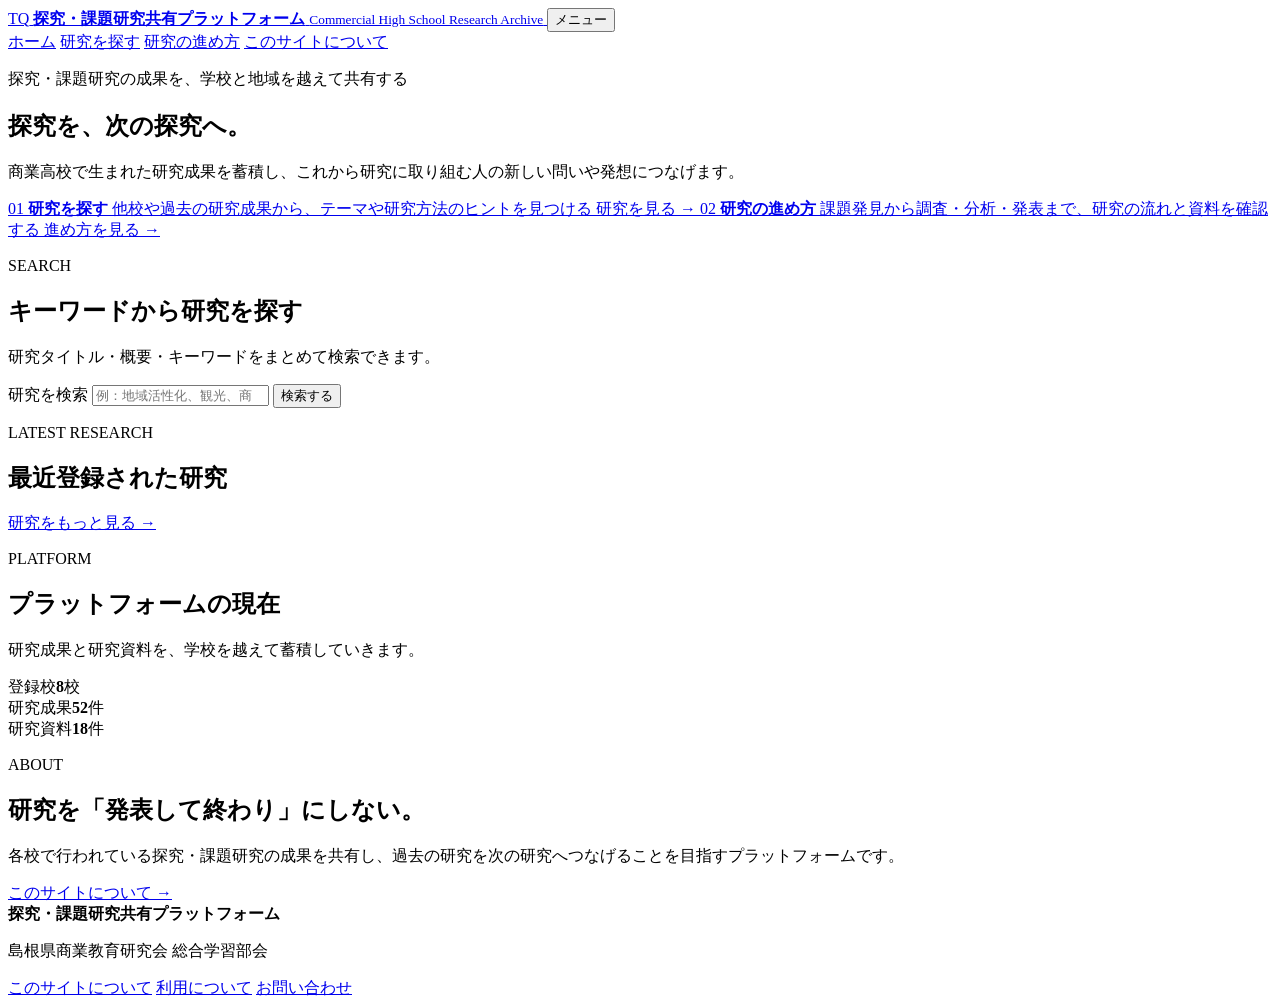
==== index.html @ 017cf1e8 "Add files via upload" ====
<!doctype html>
<html lang="ja">
<head>
  <meta charset="utf-8">
  <meta name="viewport" content="width=device-width, initial-scale=1">
  <title>探究・課題研究共有プラットフォーム</title>
  <meta name="description" content="商業高校の探究・課題研究の成果を共有し、次の研究につなげるプラットフォームです。">
  <link rel="stylesheet" href="css/style.css">
</head>
<body>
  <header class="site-header">
    <div class="header-inner">
      <a href="index.html" class="brand" aria-label="トップページへ">
        <span class="brand-mark" aria-hidden="true">TQ</span>
        <span class="brand-text">
          <strong>探究・課題研究共有プラットフォーム</strong>
          <small>Commercial High School Research Archive</small>
        </span>
      </a>

      <button class="menu-button" type="button" aria-expanded="false" aria-controls="global-nav">メニュー</button>
      <nav id="global-nav" class="global-nav" aria-label="メインナビゲーション">
        <a class="is-current" href="index.html">ホーム</a>
        <a href="research.html">研究を探す</a>
        <a href="guide.html">研究の進め方</a>
        <a href="about.html">このサイトについて</a>
      </nav>
    </div>
  </header>

  <main>
    <section class="hero">
      <div class="hero-inner">
        <p class="hero-eyebrow">探究・課題研究の成果を、学校と地域を越えて共有する</p>
        <h1>探究を、<span>次の探究へ。</span></h1>
        <p class="hero-copy">商業高校で生まれた研究成果を蓄積し、これから研究に取り組む人の新しい問いや発想につなげます。</p>

        <div class="hero-actions">
          <a class="action-card action-primary" href="research.html">
            <span class="action-number">01</span>
            <strong>研究を探す</strong>
            <span>他校や過去の研究成果から、テーマや研究方法のヒントを見つける</span>
            <span class="action-link">研究を見る →</span>
          </a>
          <a class="action-card" href="guide.html">
            <span class="action-number">02</span>
            <strong>研究の進め方</strong>
            <span>課題発見から調査・分析・発表まで、研究の流れと資料を確認する</span>
            <span class="action-link">進め方を見る →</span>
          </a>
        </div>
      </div>
    </section>

    <section class="search-section" aria-labelledby="quick-search-title">
      <div class="section-inner narrow">
        <div class="section-heading centered">
          <p class="section-kicker">SEARCH</p>
          <h2 id="quick-search-title">キーワードから研究を探す</h2>
          <p>研究タイトル・概要・キーワードをまとめて検索できます。</p>
        </div>
        <form class="quick-search" action="research.html" method="get">
          <label class="sr-only" for="q">研究を検索</label>
          <input id="q" name="q" type="search" placeholder="例：地域活性化、観光、商品開発、DX">
          <button type="submit">検索する</button>
        </form>
      </div>
    </section>

    <section class="latest-section" aria-labelledby="latest-title">
      <div class="section-inner">
        <div class="section-heading row-heading">
          <div>
            <p class="section-kicker">LATEST RESEARCH</p>
            <h2 id="latest-title">最近登録された研究</h2>
          </div>
          <a class="text-link" href="research.html">研究をもっと見る →</a>
        </div>

        <div id="latest-research" class="research-grid" aria-live="polite"></div>
      </div>
    </section>

    <section class="stats-section" aria-labelledby="stats-title">
      <div class="section-inner">
        <div class="section-heading centered inverse">
          <p class="section-kicker">PLATFORM</p>
          <h2 id="stats-title">プラットフォームの現在</h2>
          <p>研究成果と研究資料を、学校を越えて蓄積していきます。</p>
        </div>
        <div class="stats-grid">
          <div class="stat-card"><span class="stat-label">登録校</span><strong id="school-count">8</strong><span>校</span></div>
          <div class="stat-card"><span class="stat-label">研究成果</span><strong id="research-count">52</strong><span>件</span></div>
          <div class="stat-card"><span class="stat-label">研究資料</span><strong id="material-count">18</strong><span>件</span></div>
        </div>
      </div>
    </section>

    <section class="about-brief">
      <div class="section-inner about-grid">
        <div>
          <p class="section-kicker">ABOUT</p>
          <h2>研究を「発表して終わり」にしない。</h2>
        </div>
        <div>
          <p>各校で行われている探究・課題研究の成果を共有し、過去の研究を次の研究へつなげることを目指すプラットフォームです。</p>
          <a class="text-link" href="about.html">このサイトについて →</a>
        </div>
      </div>
    </section>
  </main>

  <footer class="site-footer">
    <div class="footer-inner">
      <div>
        <strong>探究・課題研究共有プラットフォーム</strong>
        <p>島根県商業教育研究会 総合学習部会</p>
      </div>
      <nav aria-label="フッターナビゲーション">
        <a href="about.html">このサイトについて</a>
        <a href="about.html#usage">利用について</a>
        <a href="about.html#contact">お問い合わせ</a>
      </nav>
    </div>
  </footer>

  <script src="js/main.js"></script>
</body>
</html>
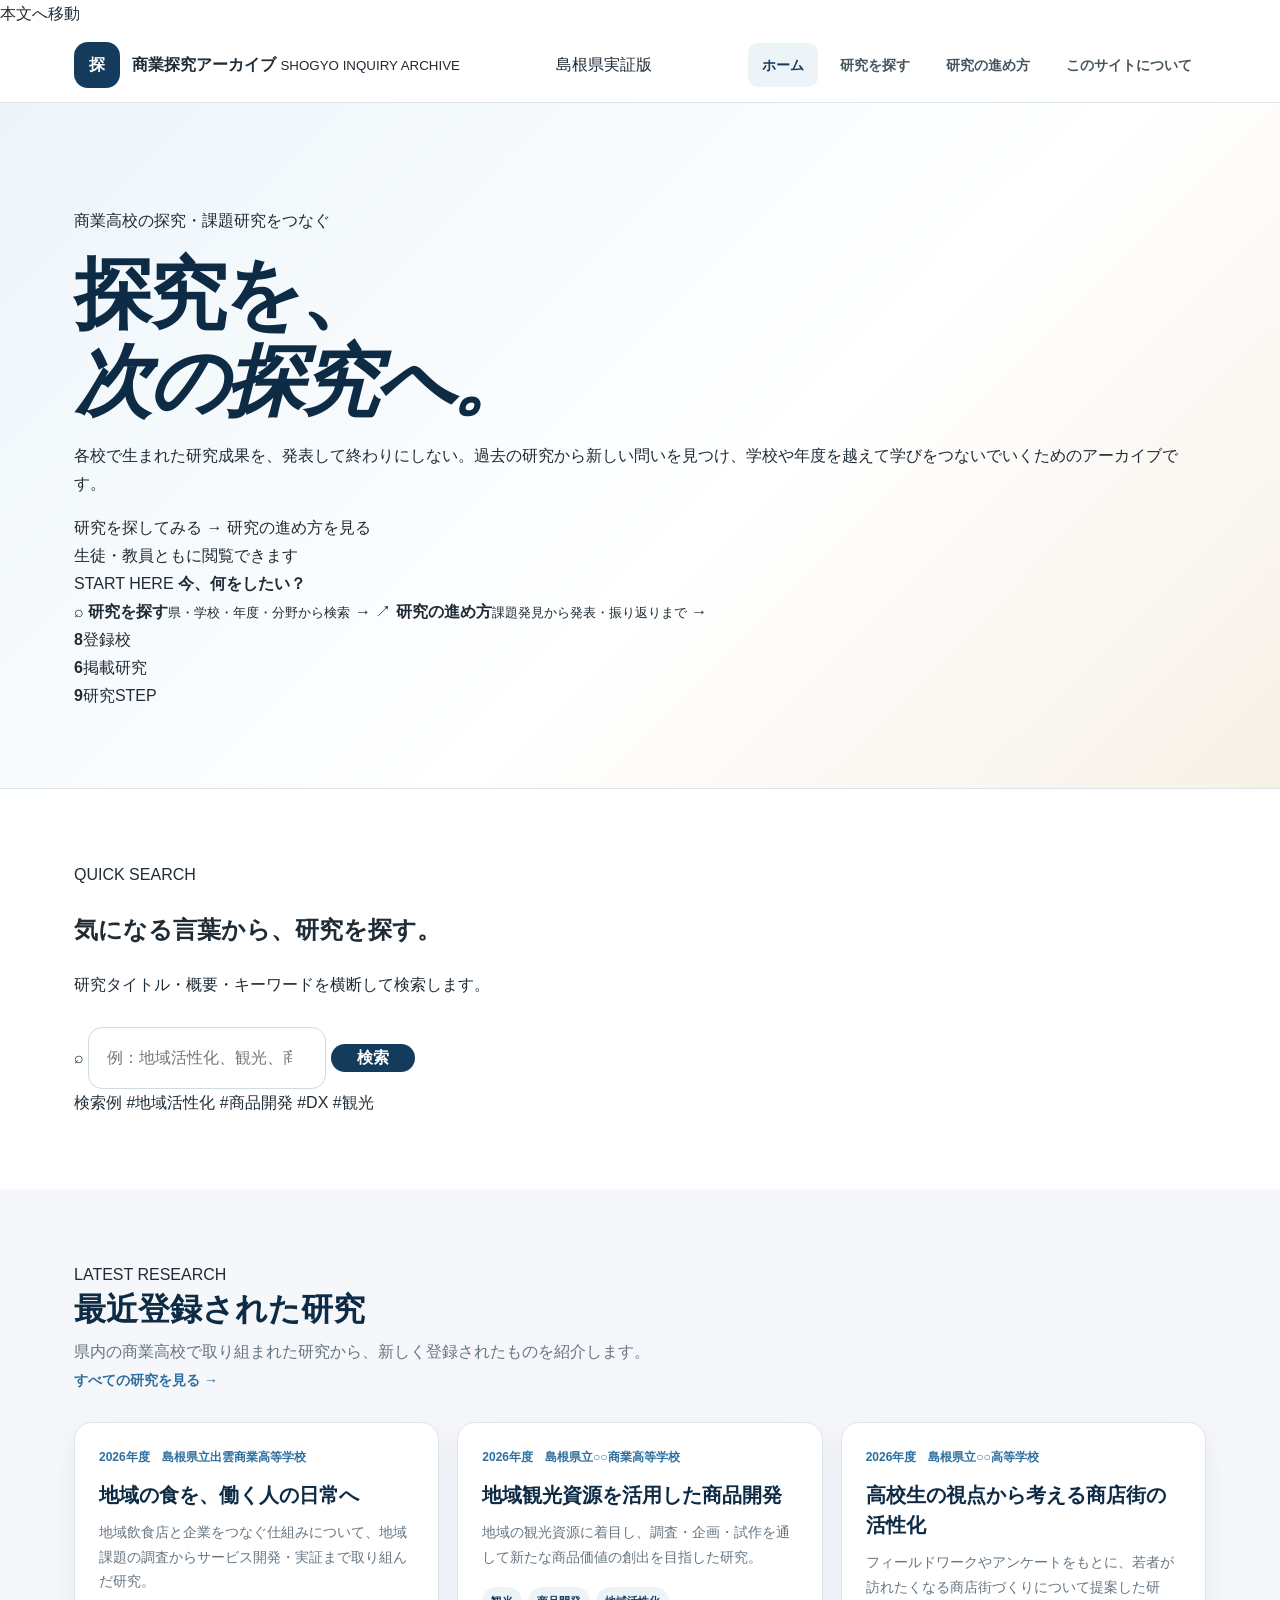
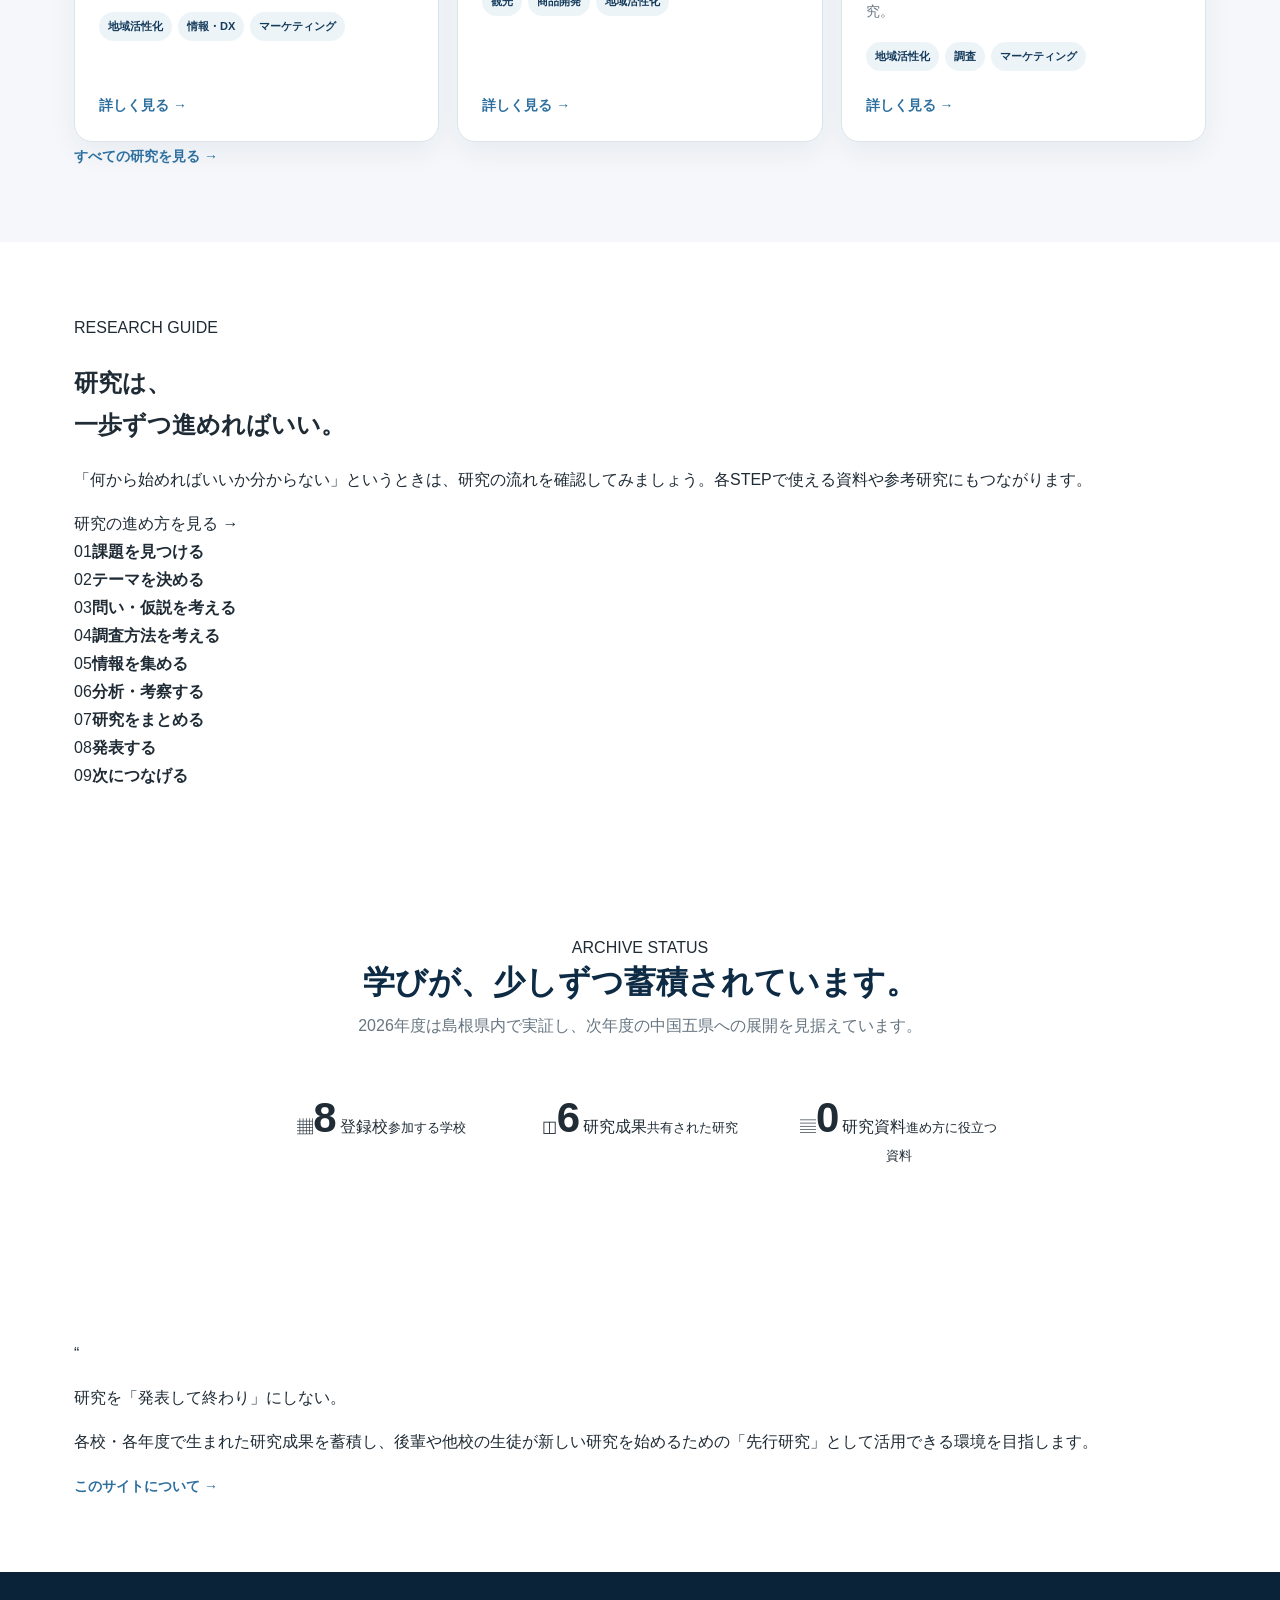
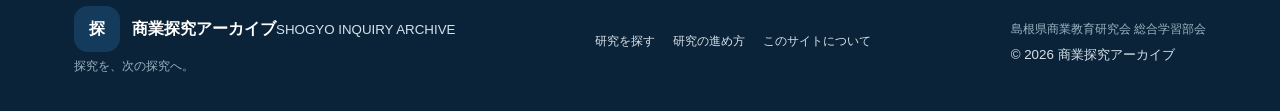
==== commit 48f692b1: "Add files via upload" ====
--- a/index.html
+++ b/index.html
@@ -3,22 +3,32 @@
 <head>
   <meta charset="utf-8">
   <meta name="viewport" content="width=device-width, initial-scale=1">
-  <title>探究・課題研究共有プラットフォーム</title>
-  <meta name="description" content="商業高校の探究・課題研究の成果を共有し、次の研究につなげるプラットフォームです。">
+  <meta name="theme-color" content="#0b3a6f">
+  <title>商業探究アーカイブ｜探究を、次の探究へ。</title>
+  <meta name="description" content="商業高校の探究・課題研究の成果を学校や地域を越えて共有し、次の研究につなげるプラットフォームです。">
+  <link rel="icon" href="assets/favicon.svg" type="image/svg+xml">
   <link rel="stylesheet" href="css/style.css">
 </head>
 <body>
-  <header class="site-header">
+  <a class="skip-link" href="#main">本文へ移動</a>
+
+  <header class="site-header" id="top">
     <div class="header-inner">
-      <a href="index.html" class="brand" aria-label="トップページへ">
-        <span class="brand-mark" aria-hidden="true">TQ</span>
-        <span class="brand-text">
-          <strong>探究・課題研究共有プラットフォーム</strong>
-          <small>Commercial High School Research Archive</small>
+      <a class="brand" href="index.html" aria-label="商業探究アーカイブ ホームへ">
+        <span class="brand-mark" aria-hidden="true"><span>探</span></span>
+        <span class="brand-copy">
+          <strong>商業探究アーカイブ</strong>
+          <small>SHOGYO INQUIRY ARCHIVE</small>
         </span>
       </a>
 
-      <button class="menu-button" type="button" aria-expanded="false" aria-controls="global-nav">メニュー</button>
+      <div class="header-actions">
+        <span class="pilot-badge">島根県実証版</span>
+        <button class="menu-button" type="button" aria-expanded="false" aria-controls="global-nav">
+          <span></span><span></span><span></span><span class="sr-only">メニュー</span>
+        </button>
+      </div>
+
       <nav id="global-nav" class="global-nav" aria-label="メインナビゲーション">
         <a class="is-current" href="index.html">ホーム</a>
         <a href="research.html">研究を探す</a>
@@ -28,102 +38,158 @@
     </div>
   </header>
 
-  <main>
+  <main id="main">
     <section class="hero">
+      <div class="hero-orb hero-orb-1" aria-hidden="true"></div>
+      <div class="hero-orb hero-orb-2" aria-hidden="true"></div>
       <div class="hero-inner">
-        <p class="hero-eyebrow">探究・課題研究の成果を、学校と地域を越えて共有する</p>
-        <h1>探究を、<span>次の探究へ。</span></h1>
-        <p class="hero-copy">商業高校で生まれた研究成果を蓄積し、これから研究に取り組む人の新しい問いや発想につなげます。</p>
+        <div class="hero-copy-wrap">
+          <p class="eyebrow"><span></span> 商業高校の探究・課題研究をつなぐ</p>
+          <h1>探究を、<br><em>次の探究へ。</em></h1>
+          <p class="hero-lead">各校で生まれた研究成果を、発表して終わりにしない。過去の研究から新しい問いを見つけ、学校や年度を越えて学びをつないでいくためのアーカイブです。</p>
+          <div class="hero-cta-row">
+            <a class="button button-primary" href="research.html">研究を探してみる <span>→</span></a>
+            <a class="button button-ghost" href="guide.html">研究の進め方を見る</a>
+          </div>
+          <div class="hero-note"><span class="dot"></span> 生徒・教員ともに閲覧できます</div>
+        </div>
 
-        <div class="hero-actions">
-          <a class="action-card action-primary" href="research.html">
-            <span class="action-number">01</span>
-            <strong>研究を探す</strong>
-            <span>他校や過去の研究成果から、テーマや研究方法のヒントを見つける</span>
-            <span class="action-link">研究を見る →</span>
+        <div class="hero-panel" aria-label="主な機能">
+          <div class="hero-panel-head">
+            <span>START HERE</span>
+            <strong>今、何をしたい？</strong>
+          </div>
+          <a class="choice-card" href="research.html">
+            <span class="choice-icon" aria-hidden="true">⌕</span>
+            <span class="choice-content"><strong>研究を探す</strong><small>県・学校・年度・分野から検索</small></span>
+            <span class="choice-arrow">→</span>
           </a>
-          <a class="action-card" href="guide.html">
-            <span class="action-number">02</span>
-            <strong>研究の進め方</strong>
-            <span>課題発見から調査・分析・発表まで、研究の流れと資料を確認する</span>
-            <span class="action-link">進め方を見る →</span>
+          <a class="choice-card" href="guide.html">
+            <span class="choice-icon" aria-hidden="true">↗</span>
+            <span class="choice-content"><strong>研究の進め方</strong><small>課題発見から発表・振り返りまで</small></span>
+            <span class="choice-arrow">→</span>
           </a>
+          <div class="mini-stats" aria-label="掲載状況">
+            <div><strong id="hero-school-count">8</strong><span>登録校</span></div>
+            <div><strong id="hero-research-count">6</strong><span>掲載研究</span></div>
+            <div><strong>9</strong><span>研究STEP</span></div>
+          </div>
         </div>
       </div>
     </section>
 
-    <section class="search-section" aria-labelledby="quick-search-title">
-      <div class="section-inner narrow">
-        <div class="section-heading centered">
-          <p class="section-kicker">SEARCH</p>
-          <h2 id="quick-search-title">キーワードから研究を探す</h2>
-          <p>研究タイトル・概要・キーワードをまとめて検索できます。</p>
+    <section class="quick-search-section" aria-labelledby="quick-search-title">
+      <div class="section-inner">
+        <div class="quick-search-card">
+          <div class="quick-search-copy">
+            <span class="section-label">QUICK SEARCH</span>
+            <h2 id="quick-search-title">気になる言葉から、研究を探す。</h2>
+            <p>研究タイトル・概要・キーワードを横断して検索します。</p>
+          </div>
+          <form class="quick-search" action="research.html" method="get">
+            <label class="sr-only" for="q">研究を検索</label>
+            <div class="search-input-wrap">
+              <span class="search-icon" aria-hidden="true">⌕</span>
+              <input id="q" name="q" type="search" placeholder="例：地域活性化、観光、商品開発、DX" autocomplete="off">
+              <button type="submit">検索</button>
+            </div>
+          </form>
+          <div class="popular-words" aria-label="検索例">
+            <span>検索例</span>
+            <a href="research.html?q=地域活性化">#地域活性化</a>
+            <a href="research.html?q=商品開発">#商品開発</a>
+            <a href="research.html?q=DX">#DX</a>
+            <a href="research.html?q=観光">#観光</a>
+          </div>
         </div>
-        <form class="quick-search" action="research.html" method="get">
-          <label class="sr-only" for="q">研究を検索</label>
-          <input id="q" name="q" type="search" placeholder="例：地域活性化、観光、商品開発、DX">
-          <button type="submit">検索する</button>
-        </form>
       </div>
     </section>
 
     <section class="latest-section" aria-labelledby="latest-title">
       <div class="section-inner">
-        <div class="section-heading row-heading">
+        <div class="section-heading split-heading">
           <div>
-            <p class="section-kicker">LATEST RESEARCH</p>
+            <span class="section-label">LATEST RESEARCH</span>
             <h2 id="latest-title">最近登録された研究</h2>
+            <p>県内の商業高校で取り組まれた研究から、新しく登録されたものを紹介します。</p>
           </div>
-          <a class="text-link" href="research.html">研究をもっと見る →</a>
+          <a class="text-link desktop-link" href="research.html">すべての研究を見る <span>→</span></a>
         </div>
 
-        <div id="latest-research" class="research-grid" aria-live="polite"></div>
+        <div id="latest-research" class="research-grid" aria-live="polite">
+          <article class="research-card skeleton-card" aria-hidden="true"><div></div><div></div><div></div></article>
+          <article class="research-card skeleton-card" aria-hidden="true"><div></div><div></div><div></div></article>
+          <article class="research-card skeleton-card" aria-hidden="true"><div></div><div></div><div></div></article>
+        </div>
+        <a class="text-link mobile-link" href="research.html">すべての研究を見る <span>→</span></a>
       </div>
     </section>
 
-    <section class="stats-section" aria-labelledby="stats-title">
-      <div class="section-inner">
-        <div class="section-heading centered inverse">
-          <p class="section-kicker">PLATFORM</p>
-          <h2 id="stats-title">プラットフォームの現在</h2>
-          <p>研究成果と研究資料を、学校を越えて蓄積していきます。</p>
+    <section class="guide-preview" aria-labelledby="guide-preview-title">
+      <div class="section-inner guide-preview-grid">
+        <div class="guide-intro">
+          <span class="section-label light">RESEARCH GUIDE</span>
+          <h2 id="guide-preview-title">研究は、<br>一歩ずつ進めればいい。</h2>
+          <p>「何から始めればいいか分からない」というときは、研究の流れを確認してみましょう。各STEPで使える資料や参考研究にもつながります。</p>
+          <a class="button button-light" href="guide.html">研究の進め方を見る <span>→</span></a>
         </div>
-        <div class="stats-grid">
-          <div class="stat-card"><span class="stat-label">登録校</span><strong id="school-count">8</strong><span>校</span></div>
-          <div class="stat-card"><span class="stat-label">研究成果</span><strong id="research-count">52</strong><span>件</span></div>
-          <div class="stat-card"><span class="stat-label">研究資料</span><strong id="material-count">18</strong><span>件</span></div>
+        <div class="steps-preview" aria-label="研究の流れ">
+          <div class="step-pill"><span>01</span><strong>課題を見つける</strong></div>
+          <div class="step-pill"><span>02</span><strong>テーマを決める</strong></div>
+          <div class="step-pill"><span>03</span><strong>問い・仮説を考える</strong></div>
+          <div class="step-pill"><span>04</span><strong>調査方法を考える</strong></div>
+          <div class="step-pill"><span>05</span><strong>情報を集める</strong></div>
+          <div class="step-pill"><span>06</span><strong>分析・考察する</strong></div>
+          <div class="step-pill"><span>07</span><strong>研究をまとめる</strong></div>
+          <div class="step-pill"><span>08</span><strong>発表する</strong></div>
+          <div class="step-pill"><span>09</span><strong>次につなげる</strong></div>
         </div>
       </div>
     </section>
 
-    <section class="about-brief">
-      <div class="section-inner about-grid">
-        <div>
-          <p class="section-kicker">ABOUT</p>
-          <h2>研究を「発表して終わり」にしない。</h2>
+    <section class="platform-section" aria-labelledby="platform-title">
+      <div class="section-inner">
+        <div class="section-heading centered">
+          <span class="section-label">ARCHIVE STATUS</span>
+          <h2 id="platform-title">学びが、少しずつ蓄積されています。</h2>
+          <p>2026年度は島根県内で実証し、次年度の中国五県への展開を見据えています。</p>
         </div>
-        <div>
-          <p>各校で行われている探究・課題研究の成果を共有し、過去の研究を次の研究へつなげることを目指すプラットフォームです。</p>
-          <a class="text-link" href="about.html">このサイトについて →</a>
+        <div class="stats-grid">
+          <article class="stat-card"><span class="stat-icon" aria-hidden="true">▦</span><strong id="school-count">8</strong><span>登録校</span><small>参加する学校</small></article>
+          <article class="stat-card"><span class="stat-icon" aria-hidden="true">◫</span><strong id="research-count">6</strong><span>研究成果</span><small>共有された研究</small></article>
+          <article class="stat-card"><span class="stat-icon" aria-hidden="true">▤</span><strong id="material-count">0</strong><span>研究資料</span><small>進め方に役立つ資料</small></article>
         </div>
+      </div>
+    </section>
+
+    <section class="mission-section">
+      <div class="section-inner mission-grid">
+        <div class="mission-quote"><span>“</span><p>研究を「発表して終わり」にしない。</p></div>
+        <div class="mission-copy"><p>各校・各年度で生まれた研究成果を蓄積し、後輩や他校の生徒が新しい研究を始めるための「先行研究」として活用できる環境を目指します。</p><a class="text-link" href="about.html">このサイトについて <span>→</span></a></div>
       </div>
     </section>
   </main>
 
   <footer class="site-footer">
     <div class="footer-inner">
-      <div>
-        <strong>探究・課題研究共有プラットフォーム</strong>
+      <div class="footer-brand">
+        <a class="brand brand-footer" href="index.html">
+          <span class="brand-mark" aria-hidden="true"><span>探</span></span>
+          <span class="brand-copy"><strong>商業探究アーカイブ</strong><small>SHOGYO INQUIRY ARCHIVE</small></span>
+        </a>
+        <p>探究を、次の探究へ。</p>
+      </div>
+      <nav class="footer-nav" aria-label="フッターナビゲーション">
+        <a href="research.html">研究を探す</a>
+        <a href="guide.html">研究の進め方</a>
+        <a href="about.html">このサイトについて</a>
+      </nav>
+      <div class="footer-meta">
         <p>島根県商業教育研究会 総合学習部会</p>
+        <small>© 2026 商業探究アーカイブ</small>
       </div>
-      <nav aria-label="フッターナビゲーション">
-        <a href="about.html">このサイトについて</a>
-        <a href="about.html#usage">利用について</a>
-        <a href="about.html#contact">お問い合わせ</a>
-      </nav>
     </div>
   </footer>
-
   <script src="js/main.js"></script>
 </body>
 </html>
--- a/css/style.css
+++ b/css/style.css
@@ -0,0 +1,125 @@
+:root{
+  --navy:#153b5c;
+  --navy-deep:#0d2b44;
+  --blue:#2d6f9f;
+  --accent:#d79a36;
+  --bg:#f5f7fa;
+  --surface:#ffffff;
+  --text:#1f2b35;
+  --muted:#667581;
+  --line:#dde5eb;
+  --radius:20px;
+  --shadow:0 18px 50px rgba(21,59,92,.10);
+  --max:1180px;
+}
+
+*{box-sizing:border-box}
+html{scroll-behavior:smooth}
+body{margin:0;font-family:-apple-system,BlinkMacSystemFont,"Hiragino Sans","Yu Gothic",YuGothic,Meiryo,sans-serif;color:var(--text);background:var(--surface);line-height:1.75}
+a{color:inherit;text-decoration:none}
+button,input{font:inherit}
+img{max-width:100%;display:block}
+
+.site-header{position:sticky;top:0;z-index:50;background:rgba(255,255,255,.96);backdrop-filter:blur(10px);border-bottom:1px solid var(--line)}
+.header-inner{max-width:var(--max);margin:0 auto;padding:14px 24px;display:flex;align-items:center;justify-content:space-between;gap:28px}
+.brand{display:flex;align-items:center;gap:12px;min-width:0}
+.brand-mark{display:grid;place-items:center;width:46px;height:46px;border-radius:14px;background:var(--navy);color:#fff;font-weight:800;letter-spacing:.06em}
+.brand-text{display:flex;flex-direction:column;line-height:1.35}
+.brand-text strong{font-size:15px}
+.brand-text small{font-size:10px;color:var(--muted);letter-spacing:.08em}
+.global-nav{display:flex;gap:8px;align-items:center}
+.global-nav a{padding:10px 14px;border-radius:10px;font-size:14px;font-weight:700;color:#465661}
+.global-nav a:hover,.global-nav a.is-current{background:#edf4f8;color:var(--navy)}
+.menu-button{display:none;border:1px solid var(--line);background:#fff;border-radius:10px;padding:8px 12px}
+
+.hero{background:linear-gradient(135deg,#edf5fa 0%,#fff 58%,#f7f1e7 100%);border-bottom:1px solid var(--line)}
+.hero-inner{max-width:var(--max);margin:0 auto;padding:88px 24px 78px}
+.hero-eyebrow{margin:0 0 14px;color:var(--blue);font-size:13px;font-weight:800;letter-spacing:.12em}
+.hero h1{margin:0;font-size:clamp(42px,7vw,78px);line-height:1.12;letter-spacing:-.04em;color:var(--navy-deep)}
+.hero h1 span{color:var(--blue)}
+.hero-copy{max-width:760px;margin:24px 0 0;font-size:18px;color:#53636f}
+.hero-actions{display:grid;grid-template-columns:repeat(2,minmax(0,1fr));gap:18px;margin-top:48px}
+.action-card{position:relative;padding:28px 30px 26px;border:1px solid var(--line);border-radius:var(--radius);background:#fff;box-shadow:var(--shadow);transition:.2s ease;overflow:hidden}
+.action-card:hover{transform:translateY(-3px);border-color:#b7cbd8}
+.action-card strong{display:block;margin-top:18px;font-size:28px;color:var(--navy-deep)}
+.action-card>span:nth-of-type(2){display:block;margin-top:8px;color:var(--muted)}
+.action-number{font-weight:800;font-size:12px;letter-spacing:.14em;color:var(--blue)}
+.action-link{display:block;margin-top:22px;font-weight:800;color:var(--navy)}
+.action-primary{background:var(--navy);border-color:var(--navy);color:#fff}
+.action-primary strong,.action-primary .action-link{color:#fff}
+.action-primary>span:nth-of-type(2),.action-primary .action-number{color:#d7e7f2}
+
+.section-inner{max-width:var(--max);margin:0 auto;padding:72px 24px}
+.section-inner.narrow{max-width:900px}
+.section-heading{margin-bottom:28px}
+.section-heading.centered{text-align:center}
+.section-heading h2{margin:0;font-size:32px;line-height:1.3;color:var(--navy-deep)}
+.section-heading p{margin:8px 0 0;color:var(--muted)}
+.section-kicker{font-size:12px!important;font-weight:800;letter-spacing:.16em;color:var(--blue)!important;margin-bottom:8px!important}
+.row-heading{display:flex;align-items:end;justify-content:space-between;gap:20px}
+.text-link{color:var(--blue);font-weight:800;font-size:14px}
+
+.search-section{background:#fff}
+.quick-search{display:flex;gap:10px;margin-top:28px}
+.quick-search input{flex:1;min-width:0;border:1px solid #cfdbe3;border-radius:14px;padding:16px 18px;background:#fff;outline:none}
+.quick-search input:focus{border-color:var(--blue);box-shadow:0 0 0 4px rgba(45,111,159,.10)}
+.quick-search button{border:0;border-radius:14px;padding:0 26px;background:var(--navy);color:#fff;font-weight:800;cursor:pointer}
+
+.latest-section{background:var(--bg)}
+.research-grid{display:grid;grid-template-columns:repeat(3,minmax(0,1fr));gap:18px}
+.research-card{display:flex;flex-direction:column;min-height:310px;padding:24px;border:1px solid var(--line);border-radius:18px;background:#fff;box-shadow:0 10px 28px rgba(21,59,92,.06)}
+.research-meta{font-size:12px;font-weight:800;color:var(--blue)}
+.research-card h3{margin:12px 0 10px;font-size:20px;line-height:1.5;color:var(--navy-deep)}
+.research-card p{margin:0;color:var(--muted);font-size:14px}
+.tag-list{display:flex;flex-wrap:wrap;gap:6px;margin:18px 0 22px}
+.tag{padding:5px 9px;background:#edf4f8;border-radius:999px;color:var(--navy);font-size:11px;font-weight:700}
+.card-link{margin-top:auto;font-weight:800;color:var(--blue);font-size:14px}
+
+.stats-section{background:var(--navy-deep);color:#fff}
+.section-heading.inverse h2,.section-heading.inverse p{color:#fff}
+.section-heading.inverse .section-kicker{color:#9fc1d8!important}
+.stats-grid{display:grid;grid-template-columns:repeat(3,1fr);gap:16px;max-width:760px;margin:0 auto}
+.stat-card{text-align:center;padding:26px 18px;border:1px solid rgba(255,255,255,.15);border-radius:18px;background:rgba(255,255,255,.06)}
+.stat-label{display:block;font-size:13px;color:#c6d9e6;margin-bottom:4px}
+.stat-card strong{font-size:42px;line-height:1.1;margin-right:3px}
+
+.about-brief{background:#fff}
+.about-grid{display:grid;grid-template-columns:1fr 1.2fr;gap:70px;align-items:start}
+.about-grid h2{margin:0;font-size:34px;line-height:1.4;color:var(--navy-deep)}
+.about-grid p{margin-top:0;color:var(--muted)}
+
+.site-footer{background:#0a2338;color:#d6e2ea}
+.footer-inner{max-width:var(--max);margin:0 auto;padding:34px 24px;display:flex;justify-content:space-between;gap:28px;align-items:center}
+.footer-inner strong{color:#fff}
+.footer-inner p{margin:4px 0 0;font-size:12px;color:#9cb2c1}
+.footer-inner nav{display:flex;gap:18px;font-size:12px}
+
+.sr-only{position:absolute;width:1px;height:1px;padding:0;margin:-1px;overflow:hidden;clip:rect(0,0,0,0);white-space:nowrap;border:0}
+
+@media (max-width:900px){
+  .global-nav{display:none;position:absolute;left:16px;right:16px;top:70px;padding:10px;background:#fff;border:1px solid var(--line);border-radius:14px;box-shadow:var(--shadow);flex-direction:column;align-items:stretch}
+  .global-nav.is-open{display:flex}
+  .menu-button{display:block}
+  .hero-inner{padding-top:64px}
+  .hero-actions,.research-grid,.stats-grid,.about-grid{grid-template-columns:1fr}
+  .about-grid{gap:18px}
+  .row-heading{align-items:flex-start;flex-direction:column}
+}
+
+@media (max-width:640px){
+  .header-inner{padding:11px 16px}
+  .brand-text small{display:none}
+  .brand-text strong{font-size:13px}
+  .brand-mark{width:40px;height:40px;border-radius:12px}
+  .hero-inner,.section-inner{padding-left:18px;padding-right:18px}
+  .hero-inner{padding-top:48px;padding-bottom:54px}
+  .hero-copy{font-size:16px}
+  .hero-actions{margin-top:34px}
+  .action-card{padding:22px}
+  .action-card strong{font-size:24px}
+  .section-heading h2{font-size:26px}
+  .quick-search{flex-direction:column}
+  .quick-search button{padding:14px 18px}
+  .footer-inner{align-items:flex-start;flex-direction:column}
+  .footer-inner nav{flex-wrap:wrap}
+}
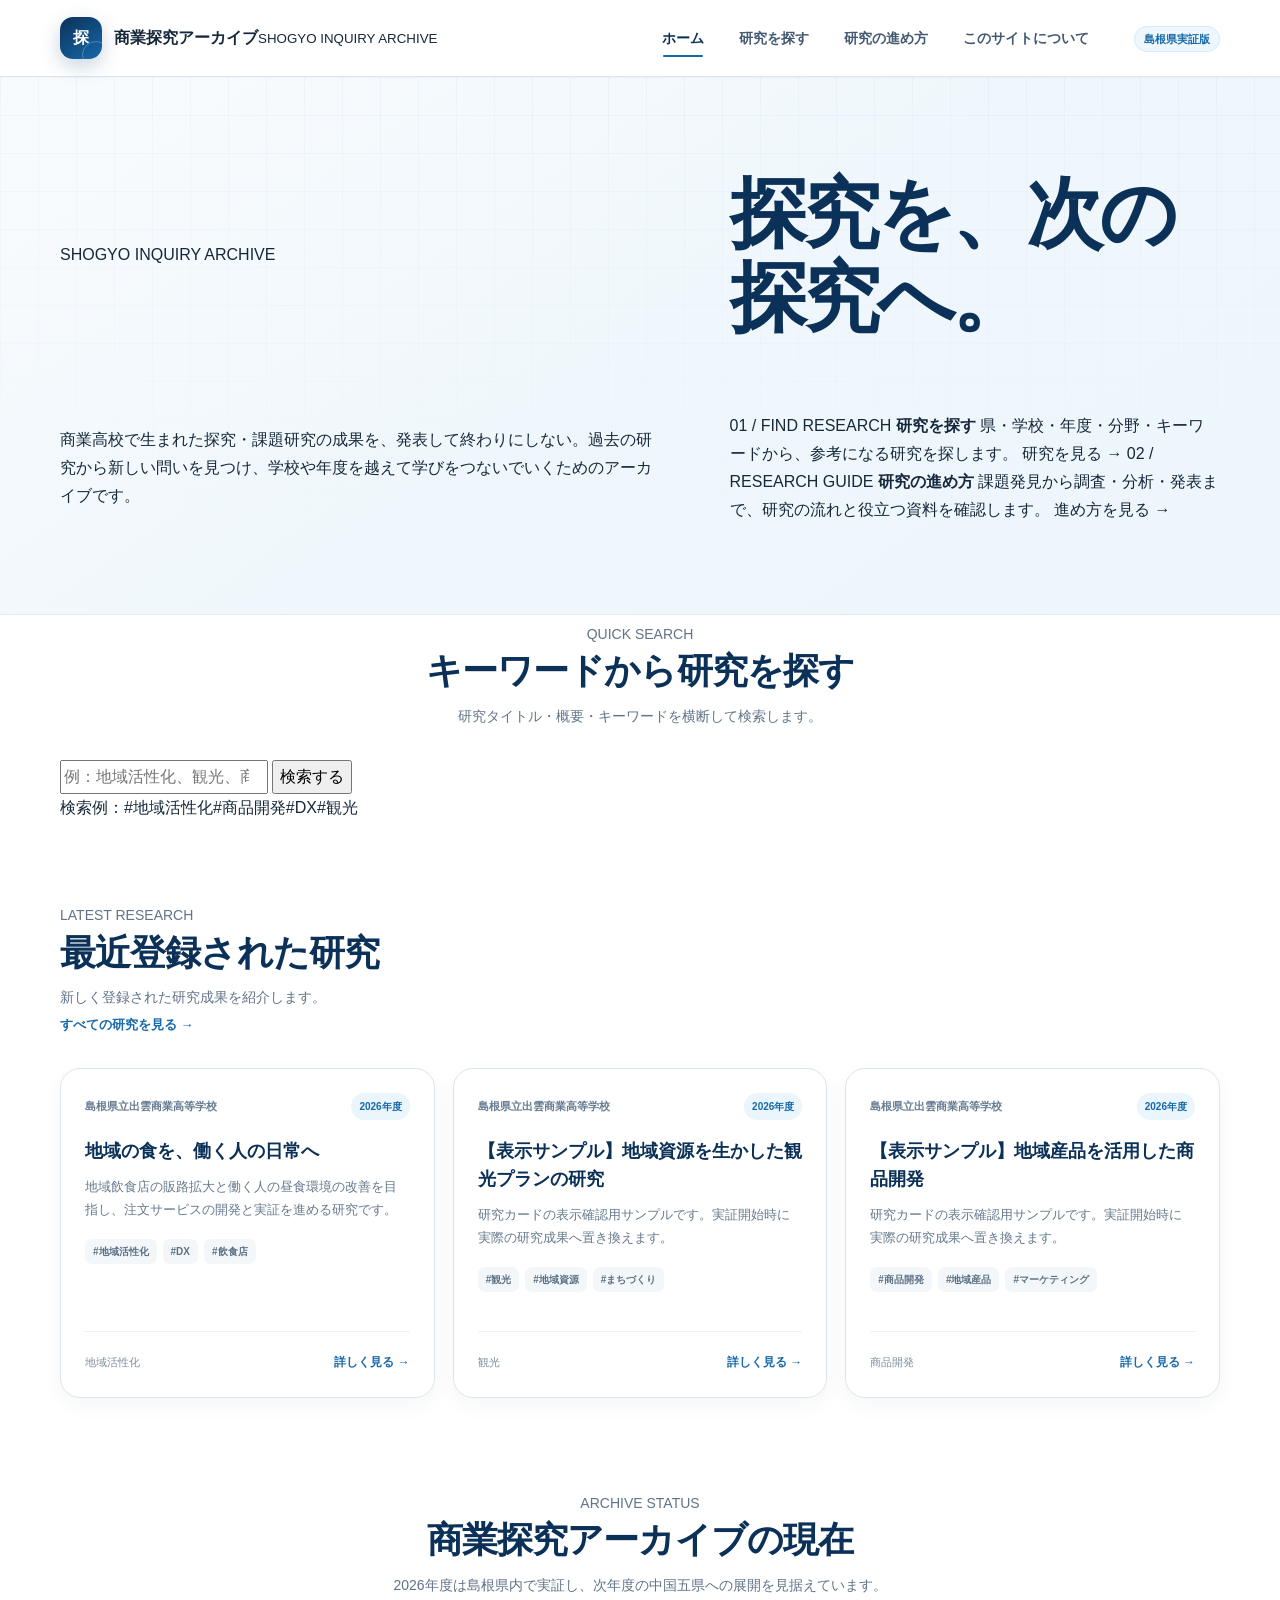
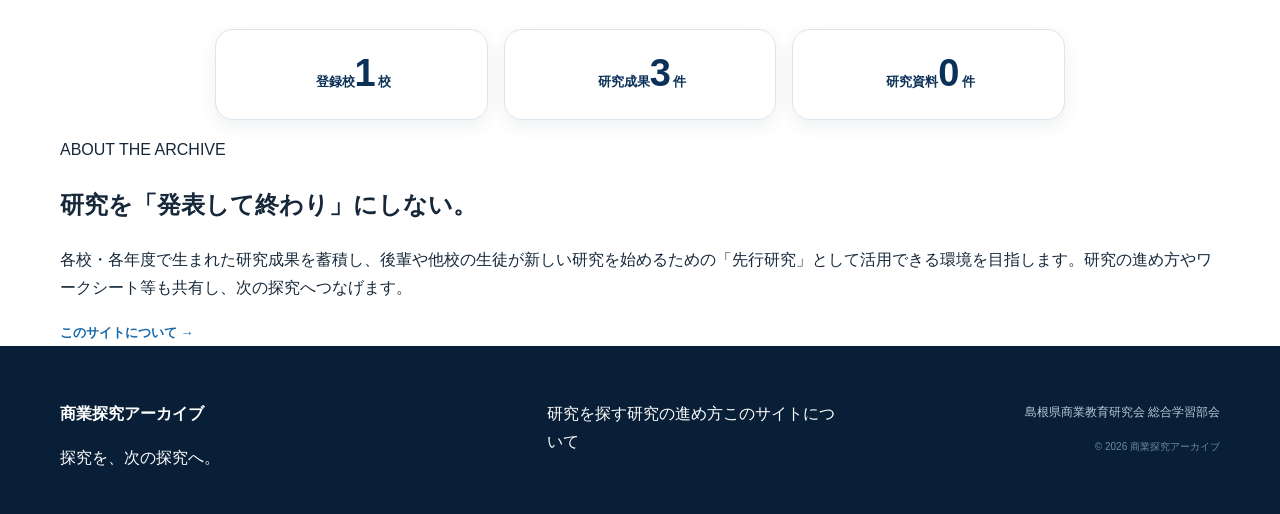
==== commit 3e6ce512: "Update index.html" ====
--- a/index.html
+++ b/index.html
@@ -3,193 +3,99 @@
 <head>
   <meta charset="utf-8">
   <meta name="viewport" content="width=device-width, initial-scale=1">
-  <meta name="theme-color" content="#0b3a6f">
+  <meta name="theme-color" content="#153b5c">
   <title>商業探究アーカイブ｜探究を、次の探究へ。</title>
   <meta name="description" content="商業高校の探究・課題研究の成果を学校や地域を越えて共有し、次の研究につなげるプラットフォームです。">
   <link rel="icon" href="assets/favicon.svg" type="image/svg+xml">
   <link rel="stylesheet" href="css/style.css">
 </head>
-<body>
+<body data-page="home">
   <a class="skip-link" href="#main">本文へ移動</a>
-
-  <header class="site-header" id="top">
+  <header class="site-header">
     <div class="header-inner">
       <a class="brand" href="index.html" aria-label="商業探究アーカイブ ホームへ">
-        <span class="brand-mark" aria-hidden="true"><span>探</span></span>
-        <span class="brand-copy">
-          <strong>商業探究アーカイブ</strong>
-          <small>SHOGYO INQUIRY ARCHIVE</small>
-        </span>
+        <span class="brand-mark" aria-hidden="true">探</span>
+        <span class="brand-text"><strong>商業探究アーカイブ</strong><small>SHOGYO INQUIRY ARCHIVE</small></span>
       </a>
-
-      <div class="header-actions">
-        <span class="pilot-badge">島根県実証版</span>
-        <button class="menu-button" type="button" aria-expanded="false" aria-controls="global-nav">
-          <span></span><span></span><span></span><span class="sr-only">メニュー</span>
-        </button>
-      </div>
-
       <nav id="global-nav" class="global-nav" aria-label="メインナビゲーション">
         <a class="is-current" href="index.html">ホーム</a>
         <a href="research.html">研究を探す</a>
         <a href="guide.html">研究の進め方</a>
         <a href="about.html">このサイトについて</a>
       </nav>
+      <div class="header-tools"><span class="pilot-badge">島根県実証版</span><button class="menu-button" type="button" aria-expanded="false" aria-controls="global-nav">メニュー</button></div>
     </div>
   </header>
 
   <main id="main">
     <section class="hero">
-      <div class="hero-orb hero-orb-1" aria-hidden="true"></div>
-      <div class="hero-orb hero-orb-2" aria-hidden="true"></div>
       <div class="hero-inner">
-        <div class="hero-copy-wrap">
-          <p class="eyebrow"><span></span> 商業高校の探究・課題研究をつなぐ</p>
-          <h1>探究を、<br><em>次の探究へ。</em></h1>
-          <p class="hero-lead">各校で生まれた研究成果を、発表して終わりにしない。過去の研究から新しい問いを見つけ、学校や年度を越えて学びをつないでいくためのアーカイブです。</p>
-          <div class="hero-cta-row">
-            <a class="button button-primary" href="research.html">研究を探してみる <span>→</span></a>
-            <a class="button button-ghost" href="guide.html">研究の進め方を見る</a>
-          </div>
-          <div class="hero-note"><span class="dot"></span> 生徒・教員ともに閲覧できます</div>
-        </div>
-
-        <div class="hero-panel" aria-label="主な機能">
-          <div class="hero-panel-head">
-            <span>START HERE</span>
-            <strong>今、何をしたい？</strong>
-          </div>
-          <a class="choice-card" href="research.html">
-            <span class="choice-icon" aria-hidden="true">⌕</span>
-            <span class="choice-content"><strong>研究を探す</strong><small>県・学校・年度・分野から検索</small></span>
-            <span class="choice-arrow">→</span>
+        <p class="hero-eyebrow">SHOGYO INQUIRY ARCHIVE</p>
+        <h1>探究を、<span>次の探究へ。</span></h1>
+        <p class="hero-copy">商業高校で生まれた探究・課題研究の成果を、発表して終わりにしない。過去の研究から新しい問いを見つけ、学校や年度を越えて学びをつないでいくためのアーカイブです。</p>
+        <div class="hero-actions">
+          <a class="action-card action-primary" href="research.html">
+            <span class="action-number">01 / FIND RESEARCH</span>
+            <strong>研究を探す</strong>
+            <span>県・学校・年度・分野・キーワードから、参考になる研究を探します。</span>
+            <span class="action-link">研究を見る →</span>
           </a>
-          <a class="choice-card" href="guide.html">
-            <span class="choice-icon" aria-hidden="true">↗</span>
-            <span class="choice-content"><strong>研究の進め方</strong><small>課題発見から発表・振り返りまで</small></span>
-            <span class="choice-arrow">→</span>
+          <a class="action-card" href="guide.html">
+            <span class="action-number">02 / RESEARCH GUIDE</span>
+            <strong>研究の進め方</strong>
+            <span>課題発見から調査・分析・発表まで、研究の流れと役立つ資料を確認します。</span>
+            <span class="action-link">進め方を見る →</span>
           </a>
-          <div class="mini-stats" aria-label="掲載状況">
-            <div><strong id="hero-school-count">8</strong><span>登録校</span></div>
-            <div><strong id="hero-research-count">6</strong><span>掲載研究</span></div>
-            <div><strong>9</strong><span>研究STEP</span></div>
-          </div>
         </div>
       </div>
     </section>
 
-    <section class="quick-search-section" aria-labelledby="quick-search-title">
-      <div class="section-inner">
-        <div class="quick-search-card">
-          <div class="quick-search-copy">
-            <span class="section-label">QUICK SEARCH</span>
-            <h2 id="quick-search-title">気になる言葉から、研究を探す。</h2>
-            <p>研究タイトル・概要・キーワードを横断して検索します。</p>
-          </div>
-          <form class="quick-search" action="research.html" method="get">
-            <label class="sr-only" for="q">研究を検索</label>
-            <div class="search-input-wrap">
-              <span class="search-icon" aria-hidden="true">⌕</span>
-              <input id="q" name="q" type="search" placeholder="例：地域活性化、観光、商品開発、DX" autocomplete="off">
-              <button type="submit">検索</button>
-            </div>
-          </form>
-          <div class="popular-words" aria-label="検索例">
-            <span>検索例</span>
-            <a href="research.html?q=地域活性化">#地域活性化</a>
-            <a href="research.html?q=商品開発">#商品開発</a>
-            <a href="research.html?q=DX">#DX</a>
-            <a href="research.html?q=観光">#観光</a>
-          </div>
+    <section class="search-section" aria-labelledby="quick-search-title">
+      <div class="section-inner narrow">
+        <div class="section-heading centered">
+          <p class="section-kicker">QUICK SEARCH</p>
+          <h2 id="quick-search-title">キーワードから研究を探す</h2>
+          <p>研究タイトル・概要・キーワードを横断して検索します。</p>
         </div>
+        <form class="quick-search" action="research.html" method="get">
+          <label class="sr-only" for="q">研究を検索</label>
+          <input id="q" name="q" type="search" placeholder="例：地域活性化、観光、商品開発、DX" autocomplete="off">
+          <button type="submit">検索する</button>
+        </form>
+        <div class="search-examples"><span>検索例：</span><a href="research.html?q=地域活性化">#地域活性化</a><a href="research.html?q=商品開発">#商品開発</a><a href="research.html?q=DX">#DX</a><a href="research.html?q=観光">#観光</a></div>
       </div>
     </section>
 
     <section class="latest-section" aria-labelledby="latest-title">
       <div class="section-inner">
-        <div class="section-heading split-heading">
-          <div>
-            <span class="section-label">LATEST RESEARCH</span>
-            <h2 id="latest-title">最近登録された研究</h2>
-            <p>県内の商業高校で取り組まれた研究から、新しく登録されたものを紹介します。</p>
-          </div>
-          <a class="text-link desktop-link" href="research.html">すべての研究を見る <span>→</span></a>
+        <div class="section-heading row-heading">
+          <div><p class="section-kicker">LATEST RESEARCH</p><h2 id="latest-title">最近登録された研究</h2><p>新しく登録された研究成果を紹介します。</p></div>
+          <a class="text-link" href="research.html">すべての研究を見る →</a>
         </div>
-
-        <div id="latest-research" class="research-grid" aria-live="polite">
-          <article class="research-card skeleton-card" aria-hidden="true"><div></div><div></div><div></div></article>
-          <article class="research-card skeleton-card" aria-hidden="true"><div></div><div></div><div></div></article>
-          <article class="research-card skeleton-card" aria-hidden="true"><div></div><div></div><div></div></article>
-        </div>
-        <a class="text-link mobile-link" href="research.html">すべての研究を見る <span>→</span></a>
+        <div id="latest-research" class="research-grid" aria-live="polite"></div>
       </div>
     </section>
 
-    <section class="guide-preview" aria-labelledby="guide-preview-title">
-      <div class="section-inner guide-preview-grid">
-        <div class="guide-intro">
-          <span class="section-label light">RESEARCH GUIDE</span>
-          <h2 id="guide-preview-title">研究は、<br>一歩ずつ進めればいい。</h2>
-          <p>「何から始めればいいか分からない」というときは、研究の流れを確認してみましょう。各STEPで使える資料や参考研究にもつながります。</p>
-          <a class="button button-light" href="guide.html">研究の進め方を見る <span>→</span></a>
-        </div>
-        <div class="steps-preview" aria-label="研究の流れ">
-          <div class="step-pill"><span>01</span><strong>課題を見つける</strong></div>
-          <div class="step-pill"><span>02</span><strong>テーマを決める</strong></div>
-          <div class="step-pill"><span>03</span><strong>問い・仮説を考える</strong></div>
-          <div class="step-pill"><span>04</span><strong>調査方法を考える</strong></div>
-          <div class="step-pill"><span>05</span><strong>情報を集める</strong></div>
-          <div class="step-pill"><span>06</span><strong>分析・考察する</strong></div>
-          <div class="step-pill"><span>07</span><strong>研究をまとめる</strong></div>
-          <div class="step-pill"><span>08</span><strong>発表する</strong></div>
-          <div class="step-pill"><span>09</span><strong>次につなげる</strong></div>
+    <section class="stats-section" aria-labelledby="stats-title">
+      <div class="section-inner">
+        <div class="section-heading centered inverse"><p class="section-kicker">ARCHIVE STATUS</p><h2 id="stats-title">商業探究アーカイブの現在</h2><p>2026年度は島根県内で実証し、次年度の中国五県への展開を見据えています。</p></div>
+        <div class="stats-grid">
+          <div class="stat-card"><span class="stat-label">登録校</span><strong id="school-count">0</strong><span class="stat-unit">校</span></div>
+          <div class="stat-card"><span class="stat-label">研究成果</span><strong id="research-count">0</strong><span class="stat-unit">件</span></div>
+          <div class="stat-card"><span class="stat-label">研究資料</span><strong id="material-count">0</strong><span class="stat-unit">件</span></div>
         </div>
       </div>
     </section>
 
-    <section class="platform-section" aria-labelledby="platform-title">
-      <div class="section-inner">
-        <div class="section-heading centered">
-          <span class="section-label">ARCHIVE STATUS</span>
-          <h2 id="platform-title">学びが、少しずつ蓄積されています。</h2>
-          <p>2026年度は島根県内で実証し、次年度の中国五県への展開を見据えています。</p>
-        </div>
-        <div class="stats-grid">
-          <article class="stat-card"><span class="stat-icon" aria-hidden="true">▦</span><strong id="school-count">8</strong><span>登録校</span><small>参加する学校</small></article>
-          <article class="stat-card"><span class="stat-icon" aria-hidden="true">◫</span><strong id="research-count">6</strong><span>研究成果</span><small>共有された研究</small></article>
-          <article class="stat-card"><span class="stat-icon" aria-hidden="true">▤</span><strong id="material-count">0</strong><span>研究資料</span><small>進め方に役立つ資料</small></article>
-        </div>
-      </div>
-    </section>
-
-    <section class="mission-section">
-      <div class="section-inner mission-grid">
-        <div class="mission-quote"><span>“</span><p>研究を「発表して終わり」にしない。</p></div>
-        <div class="mission-copy"><p>各校・各年度で生まれた研究成果を蓄積し、後輩や他校の生徒が新しい研究を始めるための「先行研究」として活用できる環境を目指します。</p><a class="text-link" href="about.html">このサイトについて <span>→</span></a></div>
+    <section class="about-brief">
+      <div class="section-inner about-grid">
+        <div><p class="section-kicker">ABOUT THE ARCHIVE</p><h2>研究を「発表して終わり」にしない。</h2></div>
+        <div><p>各校・各年度で生まれた研究成果を蓄積し、後輩や他校の生徒が新しい研究を始めるための「先行研究」として活用できる環境を目指します。研究の進め方やワークシート等も共有し、次の探究へつなげます。</p><a class="text-link" href="about.html">このサイトについて →</a></div>
       </div>
     </section>
   </main>
 
-  <footer class="site-footer">
-    <div class="footer-inner">
-      <div class="footer-brand">
-        <a class="brand brand-footer" href="index.html">
-          <span class="brand-mark" aria-hidden="true"><span>探</span></span>
-          <span class="brand-copy"><strong>商業探究アーカイブ</strong><small>SHOGYO INQUIRY ARCHIVE</small></span>
-        </a>
-        <p>探究を、次の探究へ。</p>
-      </div>
-      <nav class="footer-nav" aria-label="フッターナビゲーション">
-        <a href="research.html">研究を探す</a>
-        <a href="guide.html">研究の進め方</a>
-        <a href="about.html">このサイトについて</a>
-      </nav>
-      <div class="footer-meta">
-        <p>島根県商業教育研究会 総合学習部会</p>
-        <small>© 2026 商業探究アーカイブ</small>
-      </div>
-    </div>
-  </footer>
+  <footer class="site-footer"><div class="footer-inner"><div><strong>商業探究アーカイブ</strong><p>探究を、次の探究へ。</p></div><nav aria-label="フッターナビゲーション"><a href="research.html">研究を探す</a><a href="guide.html">研究の進め方</a><a href="about.html">このサイトについて</a></nav><div class="footer-meta"><p>島根県商業教育研究会 総合学習部会</p><small>© 2026 商業探究アーカイブ</small></div></div></footer>
   <script src="js/main.js"></script>
 </body>
 </html>
--- a/css/style.css
+++ b/css/style.css
@@ -1,125 +1,112 @@
+@charset "utf-8";
 :root{
-  --navy:#153b5c;
-  --navy-deep:#0d2b44;
-  --blue:#2d6f9f;
-  --accent:#d79a36;
-  --bg:#f5f7fa;
+  --navy:#0b3158;
+  --navy-2:#0d4277;
+  --blue:#1769aa;
+  --blue-bright:#2387cf;
+  --sky:#eaf5fc;
+  --sky-2:#f5faff;
+  --accent:#f0a234;
+  --ink:#16283a;
+  --muted:#607388;
+  --line:#dbe5ed;
+  --line-dark:#c9d6e0;
   --surface:#ffffff;
-  --text:#1f2b35;
-  --muted:#667581;
-  --line:#dde5eb;
-  --radius:20px;
-  --shadow:0 18px 50px rgba(21,59,92,.10);
-  --max:1180px;
+  --bg:#f6f9fc;
+  --success:#1e7a5d;
+  --shadow-sm:0 6px 18px rgba(20,49,76,.07);
+  --shadow-md:0 18px 44px rgba(20,49,76,.11);
+  --shadow-lg:0 28px 70px rgba(9,39,68,.16);
+  --radius-sm:10px;
+  --radius:18px;
+  --radius-lg:28px;
+  --container:1160px;
 }
-
 *{box-sizing:border-box}
 html{scroll-behavior:smooth}
-body{margin:0;font-family:-apple-system,BlinkMacSystemFont,"Hiragino Sans","Yu Gothic",YuGothic,Meiryo,sans-serif;color:var(--text);background:var(--surface);line-height:1.75}
+body{margin:0;background:var(--surface);color:var(--ink);font-family:-apple-system,BlinkMacSystemFont,"Hiragino Sans","Hiragino Kaku Gothic ProN","Yu Gothic",Meiryo,sans-serif;line-height:1.75;-webkit-font-smoothing:antialiased}
 a{color:inherit;text-decoration:none}
 button,input{font:inherit}
 img{max-width:100%;display:block}
+.skip-link{position:fixed;top:8px;left:8px;z-index:9999;padding:8px 14px;background:#fff;border-radius:8px;transform:translateY(-160%);box-shadow:var(--shadow-sm)}
+.skip-link:focus{transform:none}
+.sr-only{position:absolute!important;width:1px;height:1px;padding:0;margin:-1px;overflow:hidden;clip:rect(0,0,0,0);white-space:nowrap;border:0}
 
-.site-header{position:sticky;top:0;z-index:50;background:rgba(255,255,255,.96);backdrop-filter:blur(10px);border-bottom:1px solid var(--line)}
-.header-inner{max-width:var(--max);margin:0 auto;padding:14px 24px;display:flex;align-items:center;justify-content:space-between;gap:28px}
-.brand{display:flex;align-items:center;gap:12px;min-width:0}
-.brand-mark{display:grid;place-items:center;width:46px;height:46px;border-radius:14px;background:var(--navy);color:#fff;font-weight:800;letter-spacing:.06em}
-.brand-text{display:flex;flex-direction:column;line-height:1.35}
-.brand-text strong{font-size:15px}
-.brand-text small{font-size:10px;color:var(--muted);letter-spacing:.08em}
-.global-nav{display:flex;gap:8px;align-items:center}
-.global-nav a{padding:10px 14px;border-radius:10px;font-size:14px;font-weight:700;color:#465661}
-.global-nav a:hover,.global-nav a.is-current{background:#edf4f8;color:var(--navy)}
-.menu-button{display:none;border:1px solid var(--line);background:#fff;border-radius:10px;padding:8px 12px}
+.site-header{position:sticky;top:0;z-index:100;background:rgba(255,255,255,.93);backdrop-filter:saturate(160%) blur(18px);border-bottom:1px solid rgba(219,229,237,.9)}
+.header-inner{width:min(var(--container),calc(100% - 40px));height:76px;margin:auto;display:flex;align-items:center;gap:30px}
+.brand{display:inline-flex;align-items:center;gap:12px;min-width:max-content}
+.brand-mark{width:42px;height:42px;display:grid;place-items:center;border-radius:13px;background:linear-gradient(145deg,var(--navy),var(--blue));box-shadow:0 7px 20px rgba(11,58,111,.22);color:#fff;font-weight:800;position:relative;overflow:hidden}
+.brand-mark:after{content:"";position:absolute;width:26px;height:26px;border:1px solid rgba(255,255,255,.25);border-radius:50%;right:-8px;bottom:-10px}
+.brand-mark span{position:relative;z-index:1;font-size:18px}
+.brand-copy{display:flex;flex-direction:column;line-height:1.18}
+.brand-copy strong{font-size:17px;letter-spacing:.03em}
+.brand-copy small{font-size:9px;letter-spacing:.18em;color:#74869a;margin-top:5px;font-weight:700}
+.global-nav{margin-left:auto;display:flex;align-items:center;gap:5px}
+.global-nav a{position:relative;padding:11px 15px;color:#43596f;font-weight:700;font-size:14px;border-radius:10px;transition:.2s ease}
+.global-nav a:hover{background:#f2f7fb;color:var(--navy)}
+.global-nav a.is-current{color:var(--navy)}
+.global-nav a.is-current:after{content:"";position:absolute;left:16px;right:16px;bottom:4px;height:2px;background:var(--blue);border-radius:4px}
+.header-actions{display:flex;align-items:center;gap:12px;order:3}
+.pilot-badge{font-size:11px;font-weight:800;color:var(--blue);background:#edf7fd;border:1px solid #d6edf9;padding:6px 9px;border-radius:999px;white-space:nowrap}
+.menu-button{display:none;width:43px;height:43px;border:1px solid var(--line);border-radius:12px;background:#fff;align-items:center;justify-content:center;flex-direction:column;gap:4px;cursor:pointer}
+.menu-button span:not(.sr-only){width:18px;height:2px;background:var(--navy);border-radius:3px;transition:.2s}
 
-.hero{background:linear-gradient(135deg,#edf5fa 0%,#fff 58%,#f7f1e7 100%);border-bottom:1px solid var(--line)}
-.hero-inner{max-width:var(--max);margin:0 auto;padding:88px 24px 78px}
-.hero-eyebrow{margin:0 0 14px;color:var(--blue);font-size:13px;font-weight:800;letter-spacing:.12em}
-.hero h1{margin:0;font-size:clamp(42px,7vw,78px);line-height:1.12;letter-spacing:-.04em;color:var(--navy-deep)}
-.hero h1 span{color:var(--blue)}
-.hero-copy{max-width:760px;margin:24px 0 0;font-size:18px;color:#53636f}
-.hero-actions{display:grid;grid-template-columns:repeat(2,minmax(0,1fr));gap:18px;margin-top:48px}
-.action-card{position:relative;padding:28px 30px 26px;border:1px solid var(--line);border-radius:var(--radius);background:#fff;box-shadow:var(--shadow);transition:.2s ease;overflow:hidden}
-.action-card:hover{transform:translateY(-3px);border-color:#b7cbd8}
-.action-card strong{display:block;margin-top:18px;font-size:28px;color:var(--navy-deep)}
-.action-card>span:nth-of-type(2){display:block;margin-top:8px;color:var(--muted)}
-.action-number{font-weight:800;font-size:12px;letter-spacing:.14em;color:var(--blue)}
-.action-link{display:block;margin-top:22px;font-weight:800;color:var(--navy)}
-.action-primary{background:var(--navy);border-color:var(--navy);color:#fff}
-.action-primary strong,.action-primary .action-link{color:#fff}
-.action-primary>span:nth-of-type(2),.action-primary .action-number{color:#d7e7f2}
+.hero{position:relative;overflow:hidden;background:linear-gradient(145deg,#f8fbfe 5%,#eff7fc 52%,#edf6fc 100%);border-bottom:1px solid #e0ebf3}
+.hero:before{content:"";position:absolute;inset:0;background-image:linear-gradient(rgba(18,78,125,.035) 1px,transparent 1px),linear-gradient(90deg,rgba(18,78,125,.035) 1px,transparent 1px);background-size:38px 38px;mask-image:linear-gradient(to bottom,black,transparent 86%)}
+.hero-orb{position:absolute;border-radius:50%;filter:blur(2px);opacity:.55}
+.hero-orb-1{width:420px;height:420px;background:radial-gradient(circle,rgba(35,135,207,.18),rgba(35,135,207,0));right:-80px;top:-140px}
+.hero-orb-2{width:300px;height:300px;background:radial-gradient(circle,rgba(240,162,52,.12),rgba(240,162,52,0));left:35%;bottom:-170px}
+.hero-inner{position:relative;z-index:2;width:min(var(--container),calc(100% - 40px));margin:auto;display:grid;grid-template-columns:minmax(0,1.1fr) minmax(390px,.9fr);gap:70px;align-items:center;padding:94px 0 88px}
+.eyebrow{display:flex;align-items:center;gap:10px;margin:0 0 20px;color:var(--blue);font-weight:800;font-size:13px;letter-spacing:.08em}
+.eyebrow span{width:28px;height:2px;background:var(--accent);border-radius:4px}
+.hero h1{margin:0;font-size:clamp(48px,6vw,78px);line-height:1.1;letter-spacing:-.045em;color:var(--navy);font-weight:800}
+.hero h1 em{font-style:normal;color:var(--blue)}
+.hero-lead{max-width:700px;margin:27px 0 0;color:#50667b;font-size:17px;line-height:2}
+.hero-cta-row{display:flex;align-items:center;gap:12px;margin-top:34px;flex-wrap:wrap}
+.button{min-height:50px;display:inline-flex;align-items:center;justify-content:center;gap:20px;padding:0 22px;border-radius:12px;font-weight:800;font-size:14px;transition:transform .2s,box-shadow .2s,background .2s}
+.button:hover{transform:translateY(-2px)}
+.button-primary{background:linear-gradient(135deg,var(--navy-2),var(--blue));color:#fff;box-shadow:0 10px 24px rgba(11,66,119,.22)}
+.button-primary:hover{box-shadow:0 16px 30px rgba(11,66,119,.3)}
+.button-ghost{background:#fff;color:var(--navy);border:1px solid var(--line-dark)}
+.button-light{background:#fff;color:var(--navy);box-shadow:0 10px 30px rgba(6,32,58,.16)}
+.hero-note{display:flex;align-items:center;gap:8px;margin-top:20px;color:#6c8094;font-size:12px;font-weight:700}
+.hero-note .dot{width:7px;height:7px;border-radius:50%;background:#34a37a;box-shadow:0 0 0 5px rgba(52,163,122,.1)}
+.hero-panel{background:rgba(255,255,255,.85);border:1px solid rgba(255,255,255,.95);border-radius:var(--radius-lg);padding:27px;box-shadow:var(--shadow-lg);backdrop-filter:blur(15px)}
+.hero-panel-head{display:flex;flex-direction:column;margin-bottom:16px}.hero-panel-head span{font-size:10px;letter-spacing:.17em;color:var(--blue);font-weight:900}.hero-panel-head strong{font-size:20px;color:var(--navy);margin-top:4px}
+.choice-card{display:grid;grid-template-columns:54px 1fr 28px;align-items:center;gap:14px;padding:17px;border:1px solid var(--line);border-radius:16px;margin-top:10px;background:#fff;transition:.22s ease}
+.choice-card:hover{border-color:#b8d5e8;box-shadow:var(--shadow-sm);transform:translateY(-2px)}
+.choice-icon{width:52px;height:52px;border-radius:14px;display:grid;place-items:center;background:var(--sky);color:var(--blue);font-size:28px;font-weight:800}
+.choice-content{display:flex;flex-direction:column}.choice-content strong{font-size:16px;color:var(--navy)}.choice-content small{margin-top:3px;color:#718497;font-size:11px}.choice-arrow{color:var(--blue);font-weight:900;font-size:18px}
+.mini-stats{display:grid;grid-template-columns:repeat(3,1fr);gap:1px;margin-top:18px;border-radius:14px;overflow:hidden;background:var(--line)}
+.mini-stats div{background:#f8fbfd;padding:15px 6px;text-align:center;display:flex;flex-direction:column}.mini-stats strong{font-size:20px;color:var(--navy);line-height:1.2}.mini-stats span{font-size:10px;color:#798b9d;font-weight:700;margin-top:4px}
 
-.section-inner{max-width:var(--max);margin:0 auto;padding:72px 24px}
-.section-inner.narrow{max-width:900px}
-.section-heading{margin-bottom:28px}
-.section-heading.centered{text-align:center}
-.section-heading h2{margin:0;font-size:32px;line-height:1.3;color:var(--navy-deep)}
-.section-heading p{margin:8px 0 0;color:var(--muted)}
-.section-kicker{font-size:12px!important;font-weight:800;letter-spacing:.16em;color:var(--blue)!important;margin-bottom:8px!important}
-.row-heading{display:flex;align-items:end;justify-content:space-between;gap:20px}
-.text-link{color:var(--blue);font-weight:800;font-size:14px}
+.section-inner{width:min(var(--container),calc(100% - 40px));margin:auto}
+.quick-search-section{padding:48px 0 38px;background:#fff}
+.quick-search-card{display:grid;grid-template-columns:.9fr 1.2fr;gap:18px 42px;align-items:end;padding:32px 36px;border:1px solid var(--line);border-radius:22px;background:#fff;box-shadow:var(--shadow-sm)}
+.section-label{display:inline-block;font-size:10px;font-weight:900;letter-spacing:.17em;color:var(--blue);margin-bottom:7px}.section-label.light{color:#9fd7f7}
+.quick-search-copy h2,.section-heading h2,.guide-intro h2{margin:0;color:var(--navy);font-size:clamp(25px,3vw,36px);line-height:1.4;letter-spacing:-.025em}.quick-search-copy p,.section-heading p{margin:7px 0 0;color:var(--muted);font-size:14px}
+.search-input-wrap{height:58px;display:grid;grid-template-columns:42px 1fr auto;align-items:center;border:1px solid #cbd9e4;border-radius:14px;background:#fafeff;padding:5px 5px 5px 9px;transition:.2s}.search-input-wrap:focus-within{border-color:#66a9d3;box-shadow:0 0 0 4px rgba(35,135,207,.1);background:#fff}.search-icon{text-align:center;font-size:26px;color:#7890a5;transform:translateY(-2px)}.search-input-wrap input{width:100%;height:100%;border:0;outline:0;background:transparent;color:var(--ink);font-size:15px;min-width:0}.search-input-wrap input::placeholder{color:#98a8b7}.search-input-wrap button{height:46px;border:0;border-radius:10px;background:var(--navy);color:#fff;font-weight:800;padding:0 21px;cursor:pointer;transition:.2s}.search-input-wrap button:hover{background:var(--blue)}
+.popular-words{grid-column:2;display:flex;align-items:center;gap:7px;flex-wrap:wrap;margin-top:-8px}.popular-words>span{font-size:11px;color:#8999a8;margin-right:2px}.popular-words a{font-size:11px;color:#587189;background:#f3f7fa;border-radius:999px;padding:4px 9px}.popular-words a:hover{background:var(--sky);color:var(--blue)}
 
-.search-section{background:#fff}
-.quick-search{display:flex;gap:10px;margin-top:28px}
-.quick-search input{flex:1;min-width:0;border:1px solid #cfdbe3;border-radius:14px;padding:16px 18px;background:#fff;outline:none}
-.quick-search input:focus{border-color:var(--blue);box-shadow:0 0 0 4px rgba(45,111,159,.10)}
-.quick-search button{border:0;border-radius:14px;padding:0 26px;background:var(--navy);color:#fff;font-weight:800;cursor:pointer}
+.latest-section{padding:74px 0 86px;background:#fff}.section-heading{margin-bottom:30px}.split-heading{display:flex;justify-content:space-between;align-items:end;gap:30px}.text-link{display:inline-flex;align-items:center;gap:8px;color:var(--blue);font-weight:800;font-size:13px}.text-link span{transition:.2s}.text-link:hover span{transform:translateX(4px)}.research-grid{display:grid;grid-template-columns:repeat(3,1fr);gap:18px}.research-card{display:flex;flex-direction:column;min-height:330px;border:1px solid var(--line);border-radius:20px;background:#fff;padding:24px;box-shadow:0 7px 22px rgba(22,54,81,.045);transition:.22s}.research-card:hover{transform:translateY(-4px);border-color:#bed8e8;box-shadow:var(--shadow-md)}.research-card-top{display:flex;align-items:center;justify-content:space-between;gap:8px;margin-bottom:18px}.research-school{color:#647b90;font-size:11px;font-weight:700;white-space:nowrap;overflow:hidden;text-overflow:ellipsis}.research-year{font-size:10px;color:var(--blue);background:var(--sky);border-radius:999px;padding:5px 8px;font-weight:900}.research-card h3{font-size:18px;line-height:1.55;color:var(--navy);margin:0 0 10px}.research-summary{font-size:13px;color:#65798c;margin:0;display:-webkit-box;-webkit-line-clamp:3;-webkit-box-orient:vertical;overflow:hidden}.tag-list{display:flex;flex-wrap:wrap;gap:6px;margin-top:17px}.tag{font-size:10px;font-weight:700;color:#5b7185;padding:4px 8px;background:#f4f7fa;border-radius:7px}.research-card-bottom{margin-top:auto;padding-top:20px;display:flex;justify-content:space-between;align-items:center;border-top:1px solid #edf2f6}.category-label{font-size:11px;color:#7d8d9c}.card-link{font-size:12px;font-weight:800;color:var(--blue)}
+.skeleton-card{gap:14px;pointer-events:none}.skeleton-card div{height:15px;border-radius:7px;background:linear-gradient(90deg,#edf2f5 25%,#f7f9fb 50%,#edf2f5 75%);background-size:200% 100%;animation:skeleton 1.6s infinite}.skeleton-card div:nth-child(1){width:55%}.skeleton-card div:nth-child(2){height:62px;width:92%}.skeleton-card div:nth-child(3){width:75%}@keyframes skeleton{to{background-position:-200% 0}}
+.mobile-link{display:none;margin-top:22px}
 
-.latest-section{background:var(--bg)}
-.research-grid{display:grid;grid-template-columns:repeat(3,minmax(0,1fr));gap:18px}
-.research-card{display:flex;flex-direction:column;min-height:310px;padding:24px;border:1px solid var(--line);border-radius:18px;background:#fff;box-shadow:0 10px 28px rgba(21,59,92,.06)}
-.research-meta{font-size:12px;font-weight:800;color:var(--blue)}
-.research-card h3{margin:12px 0 10px;font-size:20px;line-height:1.5;color:var(--navy-deep)}
-.research-card p{margin:0;color:var(--muted);font-size:14px}
-.tag-list{display:flex;flex-wrap:wrap;gap:6px;margin:18px 0 22px}
-.tag{padding:5px 9px;background:#edf4f8;border-radius:999px;color:var(--navy);font-size:11px;font-weight:700}
-.card-link{margin-top:auto;font-weight:800;color:var(--blue);font-size:14px}
+.guide-preview{padding:82px 0;background:linear-gradient(145deg,#092d52,#0c467d);color:#fff;position:relative;overflow:hidden}.guide-preview:after{content:"";position:absolute;right:-160px;top:-220px;width:520px;height:520px;border-radius:50%;border:80px solid rgba(255,255,255,.03)}.guide-preview-grid{position:relative;z-index:1;display:grid;grid-template-columns:.8fr 1.2fr;gap:72px;align-items:center}.guide-intro h2{color:#fff;font-size:clamp(35px,4vw,50px);line-height:1.35}.guide-intro p{color:#c4d8e8;margin:18px 0 27px;max-width:480px}.steps-preview{display:grid;grid-template-columns:repeat(3,1fr);gap:10px}.step-pill{min-height:94px;background:rgba(255,255,255,.085);border:1px solid rgba(255,255,255,.13);border-radius:14px;padding:15px;display:flex;flex-direction:column;justify-content:space-between;transition:.2s}.step-pill:hover{background:rgba(255,255,255,.13);transform:translateY(-2px)}.step-pill span{color:#7ecaf4;font-size:10px;font-weight:900;letter-spacing:.12em}.step-pill strong{font-size:13px;line-height:1.5}
 
-.stats-section{background:var(--navy-deep);color:#fff}
-.section-heading.inverse h2,.section-heading.inverse p{color:#fff}
-.section-heading.inverse .section-kicker{color:#9fc1d8!important}
-.stats-grid{display:grid;grid-template-columns:repeat(3,1fr);gap:16px;max-width:760px;margin:0 auto}
-.stat-card{text-align:center;padding:26px 18px;border:1px solid rgba(255,255,255,.15);border-radius:18px;background:rgba(255,255,255,.06)}
-.stat-label{display:block;font-size:13px;color:#c6d9e6;margin-bottom:4px}
-.stat-card strong{font-size:42px;line-height:1.1;margin-right:3px}
+.platform-section{padding:78px 0;background:var(--bg)}.centered{text-align:center;max-width:700px;margin:0 auto 32px}.stats-grid{display:grid;grid-template-columns:repeat(3,1fr);gap:16px;max-width:850px;margin:auto}.stat-card{background:#fff;border:1px solid var(--line);border-radius:18px;padding:24px;text-align:center;box-shadow:var(--shadow-sm);position:relative}.stat-icon{display:grid;place-items:center;width:38px;height:38px;margin:0 auto 10px;border-radius:11px;background:var(--sky);color:var(--blue);font-weight:900}.stat-card strong{font-size:38px;line-height:1;color:var(--navy);letter-spacing:-.04em}.stat-card>span:not(.stat-icon){font-size:13px;font-weight:800;color:var(--navy);margin-left:4px}.stat-card small{display:block;color:#8b99a7;font-size:10px;margin-top:8px}
 
-.about-brief{background:#fff}
-.about-grid{display:grid;grid-template-columns:1fr 1.2fr;gap:70px;align-items:start}
-.about-grid h2{margin:0;font-size:34px;line-height:1.4;color:var(--navy-deep)}
-.about-grid p{margin-top:0;color:var(--muted)}
+.mission-section{padding:64px 0;background:#fff}.mission-grid{display:grid;grid-template-columns:.8fr 1.2fr;gap:70px;align-items:center}.mission-quote{display:flex;gap:12px;align-items:flex-start}.mission-quote span{font-family:Georgia,serif;color:var(--accent);font-size:58px;line-height:.8}.mission-quote p{font-size:28px;line-height:1.5;font-weight:800;color:var(--navy);margin:0}.mission-copy p{font-size:15px;color:#607489;margin:0 0 15px}
 
-.site-footer{background:#0a2338;color:#d6e2ea}
-.footer-inner{max-width:var(--max);margin:0 auto;padding:34px 24px;display:flex;justify-content:space-between;gap:28px;align-items:center}
-.footer-inner strong{color:#fff}
-.footer-inner p{margin:4px 0 0;font-size:12px;color:#9cb2c1}
-.footer-inner nav{display:flex;gap:18px;font-size:12px}
+.site-footer{background:#081f37;color:#fff;padding:54px 0 26px}.footer-inner{width:min(var(--container),calc(100% - 40px));margin:auto;display:grid;grid-template-columns:1.2fr .8fr .9fr;gap:40px;align-items:start}.brand-footer .brand-copy strong{color:#fff}.brand-footer .brand-copy small{color:#7f9ab1}.footer-brand>p{font-size:12px;color:#8ea6ba;margin:13px 0 0 54px}.footer-nav{display:flex;flex-direction:column;gap:8px}.footer-nav a{color:#b8c8d5;font-size:12px}.footer-nav a:hover{color:#fff}.footer-meta{text-align:right}.footer-meta p{font-size:12px;color:#b7c7d4;margin:2px 0 8px}.footer-meta small{font-size:10px;color:#6f899f}
 
-.sr-only{position:absolute;width:1px;height:1px;padding:0;margin:-1px;overflow:hidden;clip:rect(0,0,0,0);white-space:nowrap;border:0}
+/* sub pages */
+.page-hero{padding:64px 0 48px;background:linear-gradient(145deg,#f8fbfe,#eef7fd);border-bottom:1px solid var(--line)}.page-hero h1{margin:6px 0 8px;color:var(--navy);font-size:clamp(34px,5vw,52px);letter-spacing:-.035em}.page-hero p{max-width:700px;color:var(--muted);margin:0}.content-section{padding:58px 0 80px}.notice-card{padding:24px;border:1px solid var(--line);border-radius:18px;background:#fff;box-shadow:var(--shadow-sm)}
+.filter-panel{padding:25px;border:1px solid var(--line);border-radius:18px;background:#fff;box-shadow:var(--shadow-sm);margin-bottom:28px}.filter-grid{display:grid;grid-template-columns:2fr repeat(4,1fr);gap:12px}.field label{display:block;font-size:10px;font-weight:800;color:#61788e;margin-bottom:5px}.field input,.field select{width:100%;height:46px;border:1px solid var(--line-dark);border-radius:10px;background:#fff;padding:0 12px;color:var(--ink);outline:none}.field input:focus,.field select:focus{border-color:#66a9d3;box-shadow:0 0 0 3px rgba(35,135,207,.08)}.filter-actions{display:flex;justify-content:flex-end;gap:8px;margin-top:14px}.small-button{height:42px;padding:0 18px;border:0;border-radius:9px;background:var(--navy);color:#fff;font-weight:800;cursor:pointer}.small-button.secondary{background:#eef4f8;color:#4d6479}.results-meta{display:flex;justify-content:space-between;align-items:center;margin-bottom:15px;color:#677d91;font-size:12px}.guide-list{display:grid;gap:12px}.guide-step{display:grid;grid-template-columns:66px 1fr 34px;gap:18px;align-items:center;border:1px solid var(--line);border-radius:16px;padding:18px 20px;background:#fff;transition:.2s}.guide-step:hover{transform:translateY(-2px);box-shadow:var(--shadow-sm);border-color:#bed6e7}.guide-step-num{width:52px;height:52px;border-radius:14px;background:var(--sky);display:grid;place-items:center;color:var(--blue);font-size:12px;font-weight:900}.guide-step strong{color:var(--navy);font-size:16px}.guide-step p{margin:3px 0 0;color:#74889a;font-size:12px}.guide-step-arrow{color:var(--blue);font-weight:900}.about-layout{display:grid;grid-template-columns:1fr 1fr;gap:18px}.about-card{padding:28px;border:1px solid var(--line);border-radius:18px;background:#fff}.about-card h2{margin:0 0 10px;color:var(--navy);font-size:20px}.about-card p{margin:0;color:#607489;font-size:14px}
 
-@media (max-width:900px){
-  .global-nav{display:none;position:absolute;left:16px;right:16px;top:70px;padding:10px;background:#fff;border:1px solid var(--line);border-radius:14px;box-shadow:var(--shadow);flex-direction:column;align-items:stretch}
-  .global-nav.is-open{display:flex}
-  .menu-button{display:block}
-  .hero-inner{padding-top:64px}
-  .hero-actions,.research-grid,.stats-grid,.about-grid{grid-template-columns:1fr}
-  .about-grid{gap:18px}
-  .row-heading{align-items:flex-start;flex-direction:column}
+@media(max-width:980px){
+  .header-inner{width:min(100% - 28px,var(--container));height:70px}.pilot-badge{display:none}.menu-button{display:flex}.global-nav{display:none;position:absolute;top:70px;left:0;right:0;background:#fff;padding:10px 18px 18px;border-bottom:1px solid var(--line);box-shadow:var(--shadow-md);flex-direction:column;align-items:stretch;gap:3px}.global-nav.is-open{display:flex}.global-nav a{padding:12px}.global-nav a.is-current:after{display:none}.header-actions{margin-left:auto}.hero-inner{grid-template-columns:1fr;gap:42px;padding:72px 0 64px}.hero-copy-wrap{max-width:760px}.hero-panel{max-width:720px;width:100%}.quick-search-card{grid-template-columns:1fr}.popular-words{grid-column:auto}.research-grid{grid-template-columns:repeat(2,1fr)}.guide-preview-grid{grid-template-columns:1fr;gap:42px}.steps-preview{grid-template-columns:repeat(3,1fr)}.filter-grid{grid-template-columns:repeat(2,1fr)}.field:first-child{grid-column:1/-1}.footer-inner{grid-template-columns:1fr 1fr}.footer-meta{grid-column:1/-1;text-align:left}.mission-grid{gap:36px}
 }
-
-@media (max-width:640px){
-  .header-inner{padding:11px 16px}
-  .brand-text small{display:none}
-  .brand-text strong{font-size:13px}
-  .brand-mark{width:40px;height:40px;border-radius:12px}
-  .hero-inner,.section-inner{padding-left:18px;padding-right:18px}
-  .hero-inner{padding-top:48px;padding-bottom:54px}
-  .hero-copy{font-size:16px}
-  .hero-actions{margin-top:34px}
-  .action-card{padding:22px}
-  .action-card strong{font-size:24px}
-  .section-heading h2{font-size:26px}
-  .quick-search{flex-direction:column}
-  .quick-search button{padding:14px 18px}
-  .footer-inner{align-items:flex-start;flex-direction:column}
-  .footer-inner nav{flex-wrap:wrap}
+@media(max-width:640px){
+  .header-inner,.section-inner,.footer-inner,.hero-inner{width:calc(100% - 28px)}.brand-copy strong{font-size:15px}.brand-copy small{font-size:8px}.brand-mark{width:39px;height:39px;border-radius:12px}.hero-inner{padding:52px 0 48px}.hero h1{font-size:48px}.hero-lead{font-size:14px;line-height:1.9}.hero-cta-row{align-items:stretch}.button{width:100%}.hero-panel{padding:18px;border-radius:20px}.choice-card{grid-template-columns:46px 1fr 20px;padding:13px}.choice-icon{width:45px;height:45px}.mini-stats strong{font-size:18px}.quick-search-section{padding:28px 0 20px}.quick-search-card{padding:22px 18px;gap:18px;border-radius:18px}.quick-search-copy h2{font-size:23px}.search-input-wrap{height:auto;grid-template-columns:36px 1fr}.search-input-wrap button{grid-column:1/-1;width:100%;margin-top:5px}.popular-words{margin-top:0}.latest-section{padding:54px 0 60px}.split-heading{align-items:start}.desktop-link{display:none}.mobile-link{display:inline-flex}.research-grid{grid-template-columns:1fr}.research-card{min-height:300px}.guide-preview{padding:62px 0}.guide-intro h2{font-size:34px}.steps-preview{grid-template-columns:repeat(2,1fr)}.step-pill{min-height:86px}.platform-section{padding:58px 0}.stats-grid{grid-template-columns:1fr}.mission-section{padding:50px 0}.mission-grid{grid-template-columns:1fr;gap:20px}.mission-quote p{font-size:23px}.footer-inner{grid-template-columns:1fr;gap:26px}.footer-meta{grid-column:auto}.footer-brand>p{margin-left:51px}.filter-grid{grid-template-columns:1fr}.field:first-child{grid-column:auto}.about-layout{grid-template-columns:1fr}.page-hero{padding:44px 0 36px}
 }
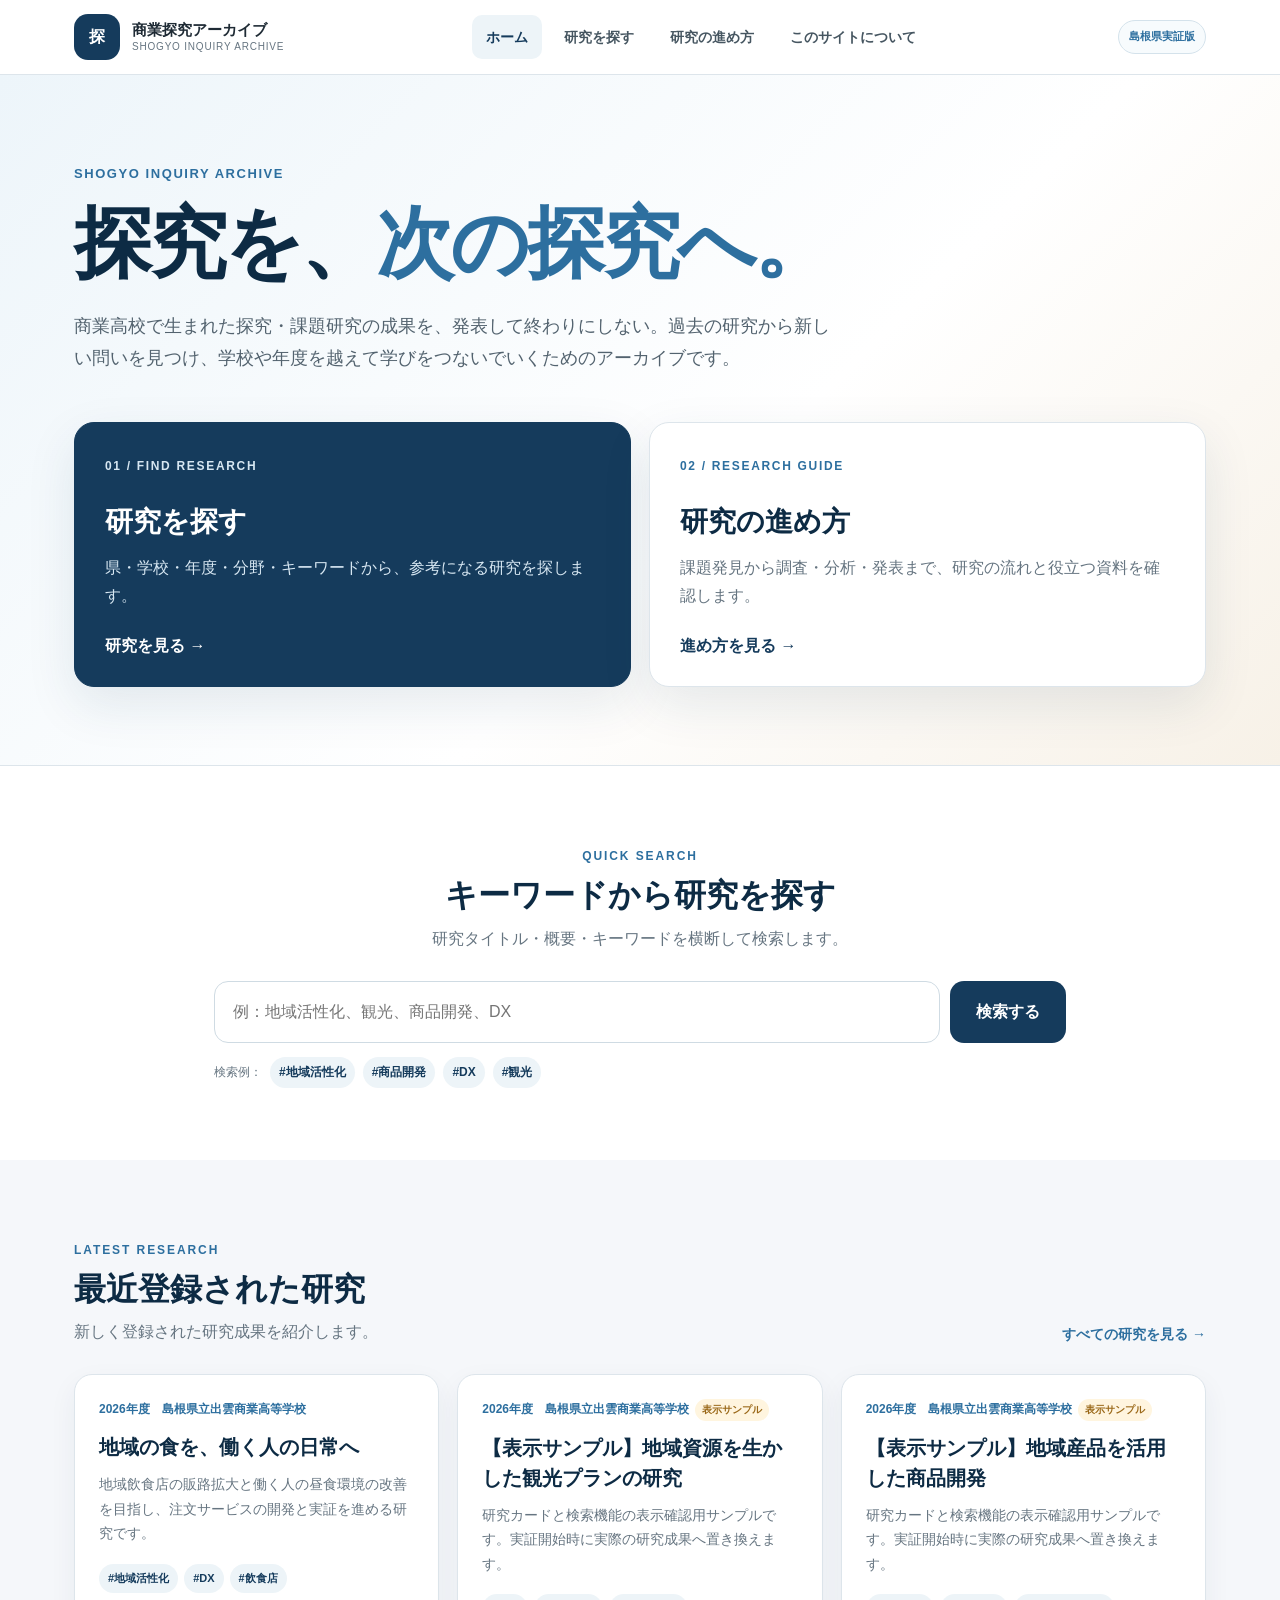
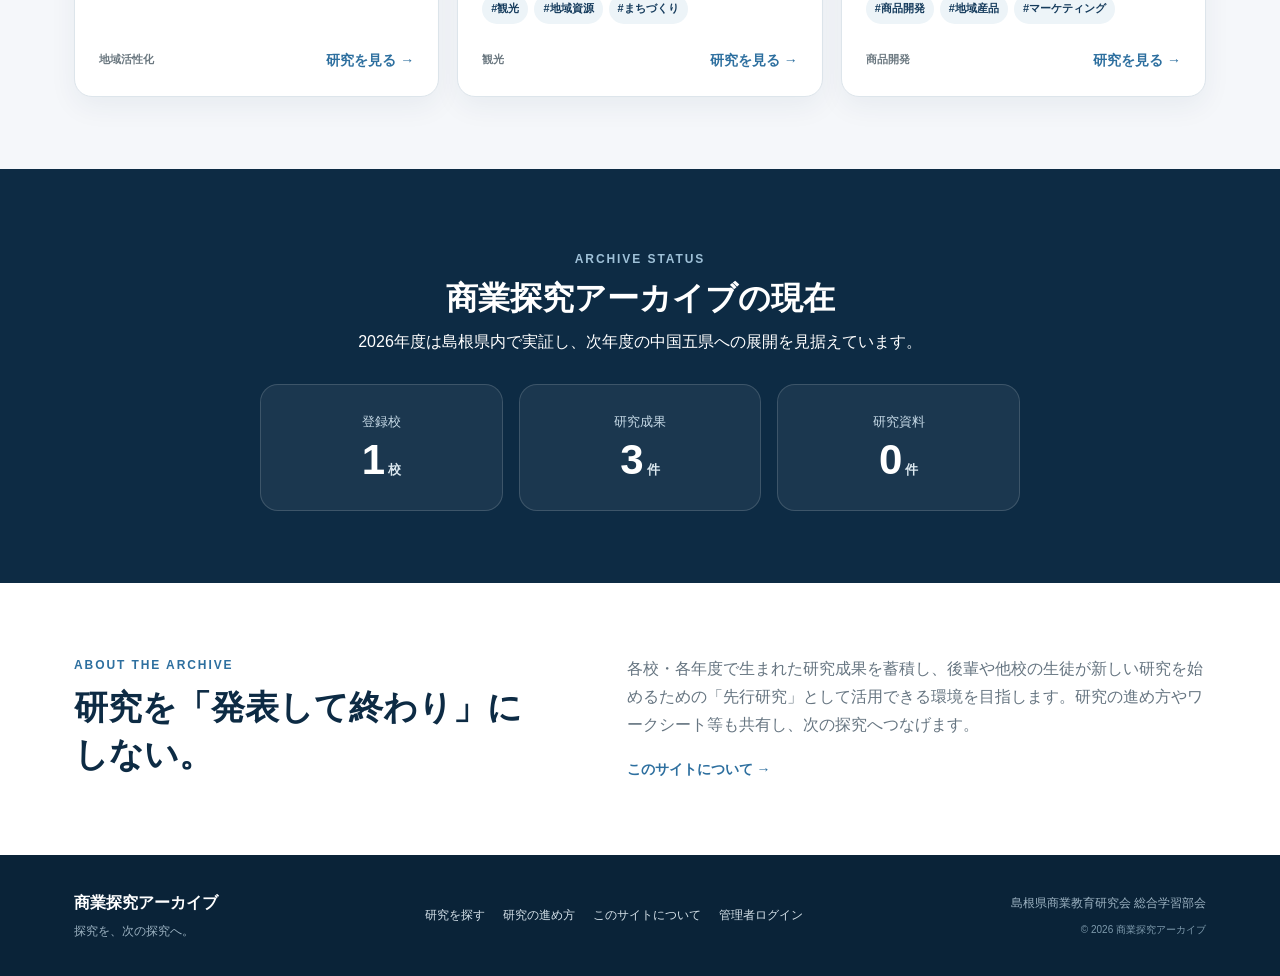
==== commit da815dd0: "Add files via upload" ====
--- a/index.html
+++ b/index.html
@@ -95,7 +95,7 @@
     </section>
   </main>
 
-  <footer class="site-footer"><div class="footer-inner"><div><strong>商業探究アーカイブ</strong><p>探究を、次の探究へ。</p></div><nav aria-label="フッターナビゲーション"><a href="research.html">研究を探す</a><a href="guide.html">研究の進め方</a><a href="about.html">このサイトについて</a></nav><div class="footer-meta"><p>島根県商業教育研究会 総合学習部会</p><small>© 2026 商業探究アーカイブ</small></div></div></footer>
+  <footer class="site-footer"><div class="footer-inner"><div><strong>商業探究アーカイブ</strong><p>探究を、次の探究へ。</p></div><nav aria-label="フッターナビゲーション"><a href="research.html">研究を探す</a><a href="guide.html">研究の進め方</a><a href="about.html">このサイトについて</a><a href="admin/login.html">管理者ログイン</a></nav><div class="footer-meta"><p>島根県商業教育研究会 総合学習部会</p><small>© 2026 商業探究アーカイブ</small></div></div></footer>
   <script src="js/main.js"></script>
 </body>
 </html>
--- a/css/style.css
+++ b/css/style.css
@@ -1,112 +1,346 @@
-@charset "utf-8";
 :root{
-  --navy:#0b3158;
-  --navy-2:#0d4277;
-  --blue:#1769aa;
-  --blue-bright:#2387cf;
-  --sky:#eaf5fc;
-  --sky-2:#f5faff;
-  --accent:#f0a234;
-  --ink:#16283a;
-  --muted:#607388;
-  --line:#dbe5ed;
-  --line-dark:#c9d6e0;
+  --navy:#153b5c;
+  --navy-deep:#0d2b44;
+  --blue:#2d6f9f;
+  --accent:#d79a36;
+  --bg:#f5f7fa;
   --surface:#ffffff;
-  --bg:#f6f9fc;
-  --success:#1e7a5d;
-  --shadow-sm:0 6px 18px rgba(20,49,76,.07);
-  --shadow-md:0 18px 44px rgba(20,49,76,.11);
-  --shadow-lg:0 28px 70px rgba(9,39,68,.16);
-  --radius-sm:10px;
-  --radius:18px;
-  --radius-lg:28px;
-  --container:1160px;
-}
+  --text:#1f2b35;
+  --muted:#667581;
+  --line:#dde5eb;
+  --radius:20px;
+  --shadow:0 18px 50px rgba(21,59,92,.10);
+  --max:1180px;
+}
+
 *{box-sizing:border-box}
 html{scroll-behavior:smooth}
-body{margin:0;background:var(--surface);color:var(--ink);font-family:-apple-system,BlinkMacSystemFont,"Hiragino Sans","Hiragino Kaku Gothic ProN","Yu Gothic",Meiryo,sans-serif;line-height:1.75;-webkit-font-smoothing:antialiased}
+body{margin:0;font-family:-apple-system,BlinkMacSystemFont,"Hiragino Sans","Yu Gothic",YuGothic,Meiryo,sans-serif;color:var(--text);background:var(--surface);line-height:1.75}
 a{color:inherit;text-decoration:none}
-button,input{font:inherit}
+button,input,select,textarea{font:inherit}
+button,select{cursor:pointer}
 img{max-width:100%;display:block}
-.skip-link{position:fixed;top:8px;left:8px;z-index:9999;padding:8px 14px;background:#fff;border-radius:8px;transform:translateY(-160%);box-shadow:var(--shadow-sm)}
-.skip-link:focus{transform:none}
-.sr-only{position:absolute!important;width:1px;height:1px;padding:0;margin:-1px;overflow:hidden;clip:rect(0,0,0,0);white-space:nowrap;border:0}
-
-.site-header{position:sticky;top:0;z-index:100;background:rgba(255,255,255,.93);backdrop-filter:saturate(160%) blur(18px);border-bottom:1px solid rgba(219,229,237,.9)}
-.header-inner{width:min(var(--container),calc(100% - 40px));height:76px;margin:auto;display:flex;align-items:center;gap:30px}
-.brand{display:inline-flex;align-items:center;gap:12px;min-width:max-content}
-.brand-mark{width:42px;height:42px;display:grid;place-items:center;border-radius:13px;background:linear-gradient(145deg,var(--navy),var(--blue));box-shadow:0 7px 20px rgba(11,58,111,.22);color:#fff;font-weight:800;position:relative;overflow:hidden}
-.brand-mark:after{content:"";position:absolute;width:26px;height:26px;border:1px solid rgba(255,255,255,.25);border-radius:50%;right:-8px;bottom:-10px}
-.brand-mark span{position:relative;z-index:1;font-size:18px}
-.brand-copy{display:flex;flex-direction:column;line-height:1.18}
-.brand-copy strong{font-size:17px;letter-spacing:.03em}
-.brand-copy small{font-size:9px;letter-spacing:.18em;color:#74869a;margin-top:5px;font-weight:700}
-.global-nav{margin-left:auto;display:flex;align-items:center;gap:5px}
-.global-nav a{position:relative;padding:11px 15px;color:#43596f;font-weight:700;font-size:14px;border-radius:10px;transition:.2s ease}
-.global-nav a:hover{background:#f2f7fb;color:var(--navy)}
-.global-nav a.is-current{color:var(--navy)}
-.global-nav a.is-current:after{content:"";position:absolute;left:16px;right:16px;bottom:4px;height:2px;background:var(--blue);border-radius:4px}
-.header-actions{display:flex;align-items:center;gap:12px;order:3}
-.pilot-badge{font-size:11px;font-weight:800;color:var(--blue);background:#edf7fd;border:1px solid #d6edf9;padding:6px 9px;border-radius:999px;white-space:nowrap}
-.menu-button{display:none;width:43px;height:43px;border:1px solid var(--line);border-radius:12px;background:#fff;align-items:center;justify-content:center;flex-direction:column;gap:4px;cursor:pointer}
-.menu-button span:not(.sr-only){width:18px;height:2px;background:var(--navy);border-radius:3px;transition:.2s}
-
-.hero{position:relative;overflow:hidden;background:linear-gradient(145deg,#f8fbfe 5%,#eff7fc 52%,#edf6fc 100%);border-bottom:1px solid #e0ebf3}
-.hero:before{content:"";position:absolute;inset:0;background-image:linear-gradient(rgba(18,78,125,.035) 1px,transparent 1px),linear-gradient(90deg,rgba(18,78,125,.035) 1px,transparent 1px);background-size:38px 38px;mask-image:linear-gradient(to bottom,black,transparent 86%)}
-.hero-orb{position:absolute;border-radius:50%;filter:blur(2px);opacity:.55}
-.hero-orb-1{width:420px;height:420px;background:radial-gradient(circle,rgba(35,135,207,.18),rgba(35,135,207,0));right:-80px;top:-140px}
-.hero-orb-2{width:300px;height:300px;background:radial-gradient(circle,rgba(240,162,52,.12),rgba(240,162,52,0));left:35%;bottom:-170px}
-.hero-inner{position:relative;z-index:2;width:min(var(--container),calc(100% - 40px));margin:auto;display:grid;grid-template-columns:minmax(0,1.1fr) minmax(390px,.9fr);gap:70px;align-items:center;padding:94px 0 88px}
-.eyebrow{display:flex;align-items:center;gap:10px;margin:0 0 20px;color:var(--blue);font-weight:800;font-size:13px;letter-spacing:.08em}
-.eyebrow span{width:28px;height:2px;background:var(--accent);border-radius:4px}
-.hero h1{margin:0;font-size:clamp(48px,6vw,78px);line-height:1.1;letter-spacing:-.045em;color:var(--navy);font-weight:800}
-.hero h1 em{font-style:normal;color:var(--blue)}
-.hero-lead{max-width:700px;margin:27px 0 0;color:#50667b;font-size:17px;line-height:2}
-.hero-cta-row{display:flex;align-items:center;gap:12px;margin-top:34px;flex-wrap:wrap}
-.button{min-height:50px;display:inline-flex;align-items:center;justify-content:center;gap:20px;padding:0 22px;border-radius:12px;font-weight:800;font-size:14px;transition:transform .2s,box-shadow .2s,background .2s}
-.button:hover{transform:translateY(-2px)}
-.button-primary{background:linear-gradient(135deg,var(--navy-2),var(--blue));color:#fff;box-shadow:0 10px 24px rgba(11,66,119,.22)}
-.button-primary:hover{box-shadow:0 16px 30px rgba(11,66,119,.3)}
-.button-ghost{background:#fff;color:var(--navy);border:1px solid var(--line-dark)}
-.button-light{background:#fff;color:var(--navy);box-shadow:0 10px 30px rgba(6,32,58,.16)}
-.hero-note{display:flex;align-items:center;gap:8px;margin-top:20px;color:#6c8094;font-size:12px;font-weight:700}
-.hero-note .dot{width:7px;height:7px;border-radius:50%;background:#34a37a;box-shadow:0 0 0 5px rgba(52,163,122,.1)}
-.hero-panel{background:rgba(255,255,255,.85);border:1px solid rgba(255,255,255,.95);border-radius:var(--radius-lg);padding:27px;box-shadow:var(--shadow-lg);backdrop-filter:blur(15px)}
-.hero-panel-head{display:flex;flex-direction:column;margin-bottom:16px}.hero-panel-head span{font-size:10px;letter-spacing:.17em;color:var(--blue);font-weight:900}.hero-panel-head strong{font-size:20px;color:var(--navy);margin-top:4px}
-.choice-card{display:grid;grid-template-columns:54px 1fr 28px;align-items:center;gap:14px;padding:17px;border:1px solid var(--line);border-radius:16px;margin-top:10px;background:#fff;transition:.22s ease}
-.choice-card:hover{border-color:#b8d5e8;box-shadow:var(--shadow-sm);transform:translateY(-2px)}
-.choice-icon{width:52px;height:52px;border-radius:14px;display:grid;place-items:center;background:var(--sky);color:var(--blue);font-size:28px;font-weight:800}
-.choice-content{display:flex;flex-direction:column}.choice-content strong{font-size:16px;color:var(--navy)}.choice-content small{margin-top:3px;color:#718497;font-size:11px}.choice-arrow{color:var(--blue);font-weight:900;font-size:18px}
-.mini-stats{display:grid;grid-template-columns:repeat(3,1fr);gap:1px;margin-top:18px;border-radius:14px;overflow:hidden;background:var(--line)}
-.mini-stats div{background:#f8fbfd;padding:15px 6px;text-align:center;display:flex;flex-direction:column}.mini-stats strong{font-size:20px;color:var(--navy);line-height:1.2}.mini-stats span{font-size:10px;color:#798b9d;font-weight:700;margin-top:4px}
-
-.section-inner{width:min(var(--container),calc(100% - 40px));margin:auto}
-.quick-search-section{padding:48px 0 38px;background:#fff}
-.quick-search-card{display:grid;grid-template-columns:.9fr 1.2fr;gap:18px 42px;align-items:end;padding:32px 36px;border:1px solid var(--line);border-radius:22px;background:#fff;box-shadow:var(--shadow-sm)}
-.section-label{display:inline-block;font-size:10px;font-weight:900;letter-spacing:.17em;color:var(--blue);margin-bottom:7px}.section-label.light{color:#9fd7f7}
-.quick-search-copy h2,.section-heading h2,.guide-intro h2{margin:0;color:var(--navy);font-size:clamp(25px,3vw,36px);line-height:1.4;letter-spacing:-.025em}.quick-search-copy p,.section-heading p{margin:7px 0 0;color:var(--muted);font-size:14px}
-.search-input-wrap{height:58px;display:grid;grid-template-columns:42px 1fr auto;align-items:center;border:1px solid #cbd9e4;border-radius:14px;background:#fafeff;padding:5px 5px 5px 9px;transition:.2s}.search-input-wrap:focus-within{border-color:#66a9d3;box-shadow:0 0 0 4px rgba(35,135,207,.1);background:#fff}.search-icon{text-align:center;font-size:26px;color:#7890a5;transform:translateY(-2px)}.search-input-wrap input{width:100%;height:100%;border:0;outline:0;background:transparent;color:var(--ink);font-size:15px;min-width:0}.search-input-wrap input::placeholder{color:#98a8b7}.search-input-wrap button{height:46px;border:0;border-radius:10px;background:var(--navy);color:#fff;font-weight:800;padding:0 21px;cursor:pointer;transition:.2s}.search-input-wrap button:hover{background:var(--blue)}
-.popular-words{grid-column:2;display:flex;align-items:center;gap:7px;flex-wrap:wrap;margin-top:-8px}.popular-words>span{font-size:11px;color:#8999a8;margin-right:2px}.popular-words a{font-size:11px;color:#587189;background:#f3f7fa;border-radius:999px;padding:4px 9px}.popular-words a:hover{background:var(--sky);color:var(--blue)}
-
-.latest-section{padding:74px 0 86px;background:#fff}.section-heading{margin-bottom:30px}.split-heading{display:flex;justify-content:space-between;align-items:end;gap:30px}.text-link{display:inline-flex;align-items:center;gap:8px;color:var(--blue);font-weight:800;font-size:13px}.text-link span{transition:.2s}.text-link:hover span{transform:translateX(4px)}.research-grid{display:grid;grid-template-columns:repeat(3,1fr);gap:18px}.research-card{display:flex;flex-direction:column;min-height:330px;border:1px solid var(--line);border-radius:20px;background:#fff;padding:24px;box-shadow:0 7px 22px rgba(22,54,81,.045);transition:.22s}.research-card:hover{transform:translateY(-4px);border-color:#bed8e8;box-shadow:var(--shadow-md)}.research-card-top{display:flex;align-items:center;justify-content:space-between;gap:8px;margin-bottom:18px}.research-school{color:#647b90;font-size:11px;font-weight:700;white-space:nowrap;overflow:hidden;text-overflow:ellipsis}.research-year{font-size:10px;color:var(--blue);background:var(--sky);border-radius:999px;padding:5px 8px;font-weight:900}.research-card h3{font-size:18px;line-height:1.55;color:var(--navy);margin:0 0 10px}.research-summary{font-size:13px;color:#65798c;margin:0;display:-webkit-box;-webkit-line-clamp:3;-webkit-box-orient:vertical;overflow:hidden}.tag-list{display:flex;flex-wrap:wrap;gap:6px;margin-top:17px}.tag{font-size:10px;font-weight:700;color:#5b7185;padding:4px 8px;background:#f4f7fa;border-radius:7px}.research-card-bottom{margin-top:auto;padding-top:20px;display:flex;justify-content:space-between;align-items:center;border-top:1px solid #edf2f6}.category-label{font-size:11px;color:#7d8d9c}.card-link{font-size:12px;font-weight:800;color:var(--blue)}
-.skeleton-card{gap:14px;pointer-events:none}.skeleton-card div{height:15px;border-radius:7px;background:linear-gradient(90deg,#edf2f5 25%,#f7f9fb 50%,#edf2f5 75%);background-size:200% 100%;animation:skeleton 1.6s infinite}.skeleton-card div:nth-child(1){width:55%}.skeleton-card div:nth-child(2){height:62px;width:92%}.skeleton-card div:nth-child(3){width:75%}@keyframes skeleton{to{background-position:-200% 0}}
-.mobile-link{display:none;margin-top:22px}
-
-.guide-preview{padding:82px 0;background:linear-gradient(145deg,#092d52,#0c467d);color:#fff;position:relative;overflow:hidden}.guide-preview:after{content:"";position:absolute;right:-160px;top:-220px;width:520px;height:520px;border-radius:50%;border:80px solid rgba(255,255,255,.03)}.guide-preview-grid{position:relative;z-index:1;display:grid;grid-template-columns:.8fr 1.2fr;gap:72px;align-items:center}.guide-intro h2{color:#fff;font-size:clamp(35px,4vw,50px);line-height:1.35}.guide-intro p{color:#c4d8e8;margin:18px 0 27px;max-width:480px}.steps-preview{display:grid;grid-template-columns:repeat(3,1fr);gap:10px}.step-pill{min-height:94px;background:rgba(255,255,255,.085);border:1px solid rgba(255,255,255,.13);border-radius:14px;padding:15px;display:flex;flex-direction:column;justify-content:space-between;transition:.2s}.step-pill:hover{background:rgba(255,255,255,.13);transform:translateY(-2px)}.step-pill span{color:#7ecaf4;font-size:10px;font-weight:900;letter-spacing:.12em}.step-pill strong{font-size:13px;line-height:1.5}
-
-.platform-section{padding:78px 0;background:var(--bg)}.centered{text-align:center;max-width:700px;margin:0 auto 32px}.stats-grid{display:grid;grid-template-columns:repeat(3,1fr);gap:16px;max-width:850px;margin:auto}.stat-card{background:#fff;border:1px solid var(--line);border-radius:18px;padding:24px;text-align:center;box-shadow:var(--shadow-sm);position:relative}.stat-icon{display:grid;place-items:center;width:38px;height:38px;margin:0 auto 10px;border-radius:11px;background:var(--sky);color:var(--blue);font-weight:900}.stat-card strong{font-size:38px;line-height:1;color:var(--navy);letter-spacing:-.04em}.stat-card>span:not(.stat-icon){font-size:13px;font-weight:800;color:var(--navy);margin-left:4px}.stat-card small{display:block;color:#8b99a7;font-size:10px;margin-top:8px}
-
-.mission-section{padding:64px 0;background:#fff}.mission-grid{display:grid;grid-template-columns:.8fr 1.2fr;gap:70px;align-items:center}.mission-quote{display:flex;gap:12px;align-items:flex-start}.mission-quote span{font-family:Georgia,serif;color:var(--accent);font-size:58px;line-height:.8}.mission-quote p{font-size:28px;line-height:1.5;font-weight:800;color:var(--navy);margin:0}.mission-copy p{font-size:15px;color:#607489;margin:0 0 15px}
-
-.site-footer{background:#081f37;color:#fff;padding:54px 0 26px}.footer-inner{width:min(var(--container),calc(100% - 40px));margin:auto;display:grid;grid-template-columns:1.2fr .8fr .9fr;gap:40px;align-items:start}.brand-footer .brand-copy strong{color:#fff}.brand-footer .brand-copy small{color:#7f9ab1}.footer-brand>p{font-size:12px;color:#8ea6ba;margin:13px 0 0 54px}.footer-nav{display:flex;flex-direction:column;gap:8px}.footer-nav a{color:#b8c8d5;font-size:12px}.footer-nav a:hover{color:#fff}.footer-meta{text-align:right}.footer-meta p{font-size:12px;color:#b7c7d4;margin:2px 0 8px}.footer-meta small{font-size:10px;color:#6f899f}
-
-/* sub pages */
-.page-hero{padding:64px 0 48px;background:linear-gradient(145deg,#f8fbfe,#eef7fd);border-bottom:1px solid var(--line)}.page-hero h1{margin:6px 0 8px;color:var(--navy);font-size:clamp(34px,5vw,52px);letter-spacing:-.035em}.page-hero p{max-width:700px;color:var(--muted);margin:0}.content-section{padding:58px 0 80px}.notice-card{padding:24px;border:1px solid var(--line);border-radius:18px;background:#fff;box-shadow:var(--shadow-sm)}
-.filter-panel{padding:25px;border:1px solid var(--line);border-radius:18px;background:#fff;box-shadow:var(--shadow-sm);margin-bottom:28px}.filter-grid{display:grid;grid-template-columns:2fr repeat(4,1fr);gap:12px}.field label{display:block;font-size:10px;font-weight:800;color:#61788e;margin-bottom:5px}.field input,.field select{width:100%;height:46px;border:1px solid var(--line-dark);border-radius:10px;background:#fff;padding:0 12px;color:var(--ink);outline:none}.field input:focus,.field select:focus{border-color:#66a9d3;box-shadow:0 0 0 3px rgba(35,135,207,.08)}.filter-actions{display:flex;justify-content:flex-end;gap:8px;margin-top:14px}.small-button{height:42px;padding:0 18px;border:0;border-radius:9px;background:var(--navy);color:#fff;font-weight:800;cursor:pointer}.small-button.secondary{background:#eef4f8;color:#4d6479}.results-meta{display:flex;justify-content:space-between;align-items:center;margin-bottom:15px;color:#677d91;font-size:12px}.guide-list{display:grid;gap:12px}.guide-step{display:grid;grid-template-columns:66px 1fr 34px;gap:18px;align-items:center;border:1px solid var(--line);border-radius:16px;padding:18px 20px;background:#fff;transition:.2s}.guide-step:hover{transform:translateY(-2px);box-shadow:var(--shadow-sm);border-color:#bed6e7}.guide-step-num{width:52px;height:52px;border-radius:14px;background:var(--sky);display:grid;place-items:center;color:var(--blue);font-size:12px;font-weight:900}.guide-step strong{color:var(--navy);font-size:16px}.guide-step p{margin:3px 0 0;color:#74889a;font-size:12px}.guide-step-arrow{color:var(--blue);font-weight:900}.about-layout{display:grid;grid-template-columns:1fr 1fr;gap:18px}.about-card{padding:28px;border:1px solid var(--line);border-radius:18px;background:#fff}.about-card h2{margin:0 0 10px;color:var(--navy);font-size:20px}.about-card p{margin:0;color:#607489;font-size:14px}
-
-@media(max-width:980px){
-  .header-inner{width:min(100% - 28px,var(--container));height:70px}.pilot-badge{display:none}.menu-button{display:flex}.global-nav{display:none;position:absolute;top:70px;left:0;right:0;background:#fff;padding:10px 18px 18px;border-bottom:1px solid var(--line);box-shadow:var(--shadow-md);flex-direction:column;align-items:stretch;gap:3px}.global-nav.is-open{display:flex}.global-nav a{padding:12px}.global-nav a.is-current:after{display:none}.header-actions{margin-left:auto}.hero-inner{grid-template-columns:1fr;gap:42px;padding:72px 0 64px}.hero-copy-wrap{max-width:760px}.hero-panel{max-width:720px;width:100%}.quick-search-card{grid-template-columns:1fr}.popular-words{grid-column:auto}.research-grid{grid-template-columns:repeat(2,1fr)}.guide-preview-grid{grid-template-columns:1fr;gap:42px}.steps-preview{grid-template-columns:repeat(3,1fr)}.filter-grid{grid-template-columns:repeat(2,1fr)}.field:first-child{grid-column:1/-1}.footer-inner{grid-template-columns:1fr 1fr}.footer-meta{grid-column:1/-1;text-align:left}.mission-grid{gap:36px}
-}
-@media(max-width:640px){
-  .header-inner,.section-inner,.footer-inner,.hero-inner{width:calc(100% - 28px)}.brand-copy strong{font-size:15px}.brand-copy small{font-size:8px}.brand-mark{width:39px;height:39px;border-radius:12px}.hero-inner{padding:52px 0 48px}.hero h1{font-size:48px}.hero-lead{font-size:14px;line-height:1.9}.hero-cta-row{align-items:stretch}.button{width:100%}.hero-panel{padding:18px;border-radius:20px}.choice-card{grid-template-columns:46px 1fr 20px;padding:13px}.choice-icon{width:45px;height:45px}.mini-stats strong{font-size:18px}.quick-search-section{padding:28px 0 20px}.quick-search-card{padding:22px 18px;gap:18px;border-radius:18px}.quick-search-copy h2{font-size:23px}.search-input-wrap{height:auto;grid-template-columns:36px 1fr}.search-input-wrap button{grid-column:1/-1;width:100%;margin-top:5px}.popular-words{margin-top:0}.latest-section{padding:54px 0 60px}.split-heading{align-items:start}.desktop-link{display:none}.mobile-link{display:inline-flex}.research-grid{grid-template-columns:1fr}.research-card{min-height:300px}.guide-preview{padding:62px 0}.guide-intro h2{font-size:34px}.steps-preview{grid-template-columns:repeat(2,1fr)}.step-pill{min-height:86px}.platform-section{padding:58px 0}.stats-grid{grid-template-columns:1fr}.mission-section{padding:50px 0}.mission-grid{grid-template-columns:1fr;gap:20px}.mission-quote p{font-size:23px}.footer-inner{grid-template-columns:1fr;gap:26px}.footer-meta{grid-column:auto}.footer-brand>p{margin-left:51px}.filter-grid{grid-template-columns:1fr}.field:first-child{grid-column:auto}.about-layout{grid-template-columns:1fr}.page-hero{padding:44px 0 36px}
-}
+
+/* Accessibility */
+.skip-link{position:fixed;left:16px;top:-60px;z-index:1000;padding:10px 14px;border-radius:8px;background:var(--navy-deep);color:#fff;font-weight:700;transition:top .15s ease}
+.skip-link:focus{top:16px}
+.sr-only{position:absolute;width:1px;height:1px;padding:0;margin:-1px;overflow:hidden;clip:rect(0,0,0,0);white-space:nowrap;border:0}
+
+/* Header */
+.site-header{position:sticky;top:0;z-index:50;background:rgba(255,255,255,.96);backdrop-filter:blur(10px);border-bottom:1px solid var(--line)}
+.header-inner{position:relative;max-width:var(--max);margin:0 auto;padding:14px 24px;display:flex;align-items:center;justify-content:space-between;gap:28px}
+.brand{display:flex;align-items:center;gap:12px;min-width:0}
+.brand-mark{display:grid;place-items:center;width:46px;height:46px;border-radius:14px;background:var(--navy);color:#fff;font-weight:800;letter-spacing:.06em;flex:0 0 auto}
+.brand-text{display:flex;flex-direction:column;line-height:1.35}
+.brand-text strong{font-size:15px}
+.brand-text small{font-size:10px;color:var(--muted);letter-spacing:.08em}
+.global-nav{display:flex;gap:8px;align-items:center}
+.global-nav a{padding:10px 14px;border-radius:10px;font-size:14px;font-weight:700;color:#465661}
+.global-nav a:hover,.global-nav a.is-current{background:#edf4f8;color:var(--navy)}
+.header-tools{display:flex;align-items:center;gap:10px}
+.pilot-badge{padding:6px 10px;border:1px solid #d4e2eb;border-radius:999px;background:#f7fbfd;color:var(--blue);font-size:11px;font-weight:800;white-space:nowrap}
+.menu-button{display:none;border:1px solid var(--line);background:#fff;border-radius:10px;padding:8px 12px;color:var(--navy);font-weight:800}
+
+/* Home hero — Version 0.1 design preserved */
+.hero{background:linear-gradient(135deg,#edf5fa 0%,#fff 58%,#f7f1e7 100%);border-bottom:1px solid var(--line)}
+.hero-inner{max-width:var(--max);margin:0 auto;padding:88px 24px 78px}
+.hero-eyebrow{margin:0 0 14px;color:var(--blue);font-size:13px;font-weight:800;letter-spacing:.12em}
+.hero h1{margin:0;font-size:clamp(42px,7vw,78px);line-height:1.12;letter-spacing:-.04em;color:var(--navy-deep)}
+.hero h1 span{color:var(--blue)}
+.hero-copy{max-width:760px;margin:24px 0 0;font-size:18px;color:#53636f}
+.hero-actions{display:grid;grid-template-columns:repeat(2,minmax(0,1fr));gap:18px;margin-top:48px}
+.action-card{position:relative;padding:28px 30px 26px;border:1px solid var(--line);border-radius:var(--radius);background:#fff;box-shadow:var(--shadow);transition:.2s ease;overflow:hidden}
+.action-card:hover{transform:translateY(-3px);border-color:#b7cbd8}
+.action-card:focus-visible{outline:3px solid rgba(45,111,159,.26);outline-offset:3px}
+.action-card strong{display:block;margin-top:18px;font-size:28px;color:var(--navy-deep)}
+.action-card>span:nth-of-type(2){display:block;margin-top:8px;color:var(--muted)}
+.action-number{font-weight:800;font-size:12px;letter-spacing:.14em;color:var(--blue)}
+.action-link{display:block;margin-top:22px;font-weight:800;color:var(--navy)}
+.action-primary{background:var(--navy);border-color:var(--navy);color:#fff}
+.action-primary strong,.action-primary .action-link{color:#fff}
+.action-primary>span:nth-of-type(2),.action-primary .action-number{color:#d7e7f2}
+
+/* Common sections */
+.section-inner{max-width:var(--max);margin:0 auto;padding:72px 24px}
+.section-inner.narrow{max-width:900px}
+.section-heading{margin-bottom:28px}
+.section-heading.centered{text-align:center}
+.section-heading h2{margin:0;font-size:32px;line-height:1.3;color:var(--navy-deep)}
+.section-heading p{margin:8px 0 0;color:var(--muted)}
+.section-kicker{font-size:12px!important;font-weight:800;letter-spacing:.16em;color:var(--blue)!important;margin-bottom:8px!important}
+.row-heading{display:flex;align-items:end;justify-content:space-between;gap:20px}
+.text-link{color:var(--blue);font-weight:800;font-size:14px}
+.text-link:hover,.card-link:hover{text-decoration:underline;text-underline-offset:3px}
+
+/* Home quick search */
+.search-section{background:#fff}
+.quick-search{display:flex;gap:10px;margin-top:28px}
+.quick-search input{flex:1;min-width:0;border:1px solid #cfdbe3;border-radius:14px;padding:16px 18px;background:#fff;outline:none}
+.quick-search input:focus{border-color:var(--blue);box-shadow:0 0 0 4px rgba(45,111,159,.10)}
+.quick-search button{border:0;border-radius:14px;padding:0 26px;background:var(--navy);color:#fff;font-weight:800;cursor:pointer}
+.search-examples{display:flex;flex-wrap:wrap;gap:8px;margin-top:14px;align-items:center;color:var(--muted);font-size:12px}
+.search-examples a{padding:5px 9px;border-radius:999px;background:#edf4f8;color:var(--navy);font-weight:700}
+
+/* Research cards */
+.latest-section{background:var(--bg)}
+.research-grid{display:grid;grid-template-columns:repeat(3,minmax(0,1fr));gap:18px}
+.research-card{display:flex;flex-direction:column;min-height:310px;padding:24px;border:1px solid var(--line);border-radius:18px;background:#fff;box-shadow:0 10px 28px rgba(21,59,92,.06);transition:transform .18s ease,border-color .18s ease,box-shadow .18s ease}
+.research-card:hover{transform:translateY(-2px);border-color:#c5d6e1;box-shadow:0 14px 34px rgba(21,59,92,.09)}
+.research-meta{font-size:12px;font-weight:800;color:var(--blue)}
+.research-card h3{margin:12px 0 10px;font-size:20px;line-height:1.5;color:var(--navy-deep)}
+.research-card p{margin:0;color:var(--muted);font-size:14px}
+.research-summary{display:-webkit-box;-webkit-line-clamp:4;-webkit-box-orient:vertical;overflow:hidden}
+.tag-list{display:flex;flex-wrap:wrap;gap:6px;margin:18px 0 22px}
+.tag{padding:5px 9px;background:#edf4f8;border-radius:999px;color:var(--navy);font-size:11px;font-weight:700}
+.card-link{margin-top:auto;font-weight:800;color:var(--blue);font-size:14px}
+.research-card-footer{display:flex;align-items:center;justify-content:space-between;gap:12px;margin-top:auto;padding-top:2px}
+.category-label{font-size:11px;font-weight:800;color:#6b7880}
+.sample-label{display:inline-block;margin-left:6px;padding:2px 7px;border-radius:999px;background:#fff5df;color:#9a6818;font-size:10px;font-weight:800}
+
+/* Home stats */
+.stats-section{background:var(--navy-deep);color:#fff}
+.section-heading.inverse h2,.section-heading.inverse p{color:#fff}
+.section-heading.inverse .section-kicker{color:#9fc1d8!important}
+.stats-grid{display:grid;grid-template-columns:repeat(3,1fr);gap:16px;max-width:760px;margin:0 auto}
+.stat-card{text-align:center;padding:26px 18px;border:1px solid rgba(255,255,255,.15);border-radius:18px;background:rgba(255,255,255,.06)}
+.stat-label{display:block;font-size:13px;color:#c6d9e6;margin-bottom:4px}
+.stat-card strong{font-size:42px;line-height:1.1;margin-right:3px}
+.stat-unit{color:#dce8ef;font-size:13px;font-weight:700}
+
+/* Home about */
+.about-brief{background:#fff}
+.about-grid{display:grid;grid-template-columns:1fr 1.2fr;gap:70px;align-items:start}
+.about-grid h2{margin:0;font-size:34px;line-height:1.4;color:var(--navy-deep)}
+.about-grid p{margin-top:0;color:var(--muted)}
+
+/* Sub-page hero */
+.page-hero{background:linear-gradient(135deg,#edf5fa 0%,#fff 72%);border-bottom:1px solid var(--line)}
+.page-hero .section-inner{padding-top:58px;padding-bottom:54px}
+.page-hero h1{margin:4px 0 10px;color:var(--navy-deep);font-size:clamp(34px,5vw,52px);line-height:1.25;letter-spacing:-.025em}
+.page-hero p{max-width:760px;margin:0;color:var(--muted);font-size:16px}
+
+/* Research search */
+.research-search-section{background:var(--bg)}
+.filter-panel{padding:28px;border:1px solid var(--line);border-radius:var(--radius);background:#fff;box-shadow:0 12px 34px rgba(21,59,92,.07)}
+.filter-panel-header{display:flex;align-items:flex-start;justify-content:space-between;gap:20px;margin-bottom:22px}
+.filter-panel-header h2{margin:0;color:var(--navy-deep);font-size:22px}
+.filter-panel-header p{margin:4px 0 0;color:var(--muted);font-size:13px}
+.filter-grid{display:grid;grid-template-columns:repeat(12,minmax(0,1fr));gap:16px}
+.field{grid-column:span 3}
+.field.field-keyword{grid-column:span 6}
+.field label{display:block;margin-bottom:7px;color:#42515b;font-size:12px;font-weight:800}
+.field input,.field select{width:100%;height:48px;border:1px solid #cfdbe3;border-radius:12px;background:#fff;color:var(--text);padding:0 13px;outline:none}
+.field input:focus,.field select:focus{border-color:var(--blue);box-shadow:0 0 0 4px rgba(45,111,159,.10)}
+.field select:disabled{background:#f4f6f7;color:#9aa4aa;cursor:not-allowed}
+.filter-actions{display:flex;justify-content:flex-end;gap:10px;margin-top:22px;padding-top:20px;border-top:1px solid #edf1f4}
+.small-button{min-width:126px;border:1px solid var(--navy);border-radius:12px;padding:11px 18px;background:var(--navy);color:#fff;font-weight:800}
+.small-button:hover{background:var(--navy-deep)}
+.small-button.secondary{border-color:#cfdbe3;background:#fff;color:var(--navy)}
+.small-button.secondary:hover{background:#f5f8fa}
+
+.results-header{display:flex;align-items:end;justify-content:space-between;gap:20px;margin:38px 0 18px}
+.results-title-wrap h2{margin:0;color:var(--navy-deep);font-size:26px}
+.results-count{margin:5px 0 0;color:var(--muted);font-size:13px}
+.results-count strong{color:var(--navy);font-size:19px}
+.sort-wrap{display:flex;align-items:center;gap:8px;color:var(--muted);font-size:12px;font-weight:700}
+.sort-wrap select{height:40px;border:1px solid #cfdbe3;border-radius:10px;background:#fff;padding:0 10px;color:var(--text)}
+.active-filters{display:flex;flex-wrap:wrap;gap:7px;margin:-5px 0 20px}
+.filter-chip{display:inline-flex;align-items:center;gap:6px;padding:5px 9px;border:1px solid #d5e2ea;border-radius:999px;background:#fff;color:var(--navy);font-size:11px;font-weight:700}
+.empty-state{grid-column:1/-1;padding:58px 24px;border:1px dashed #c8d7e0;border-radius:18px;background:#fff;text-align:center}
+.empty-state strong{display:block;color:var(--navy-deep);font-size:19px}
+.empty-state p{margin:7px 0 18px;color:var(--muted);font-size:14px}
+.notice-card{grid-column:1/-1;padding:28px;border:1px solid var(--line);border-radius:16px;background:#fff;color:var(--muted);text-align:center}
+
+/* Guide */
+.guide-section{background:var(--bg)}
+.guide-lead{max-width:760px;margin:0 0 30px;color:var(--muted)}
+.guide-list{display:grid;gap:14px}
+.guide-step{display:grid;grid-template-columns:76px 1fr auto;align-items:center;gap:22px;padding:22px 24px;border:1px solid var(--line);border-radius:16px;background:#fff;box-shadow:0 8px 24px rgba(21,59,92,.04)}
+.guide-step-number{display:grid;place-items:center;width:58px;height:58px;border-radius:16px;background:#edf4f8;color:var(--blue);font-size:18px;font-weight:800}
+.guide-step h2{margin:0;color:var(--navy-deep);font-size:19px}
+.guide-step p{margin:4px 0 0;color:var(--muted);font-size:13px}
+.guide-step-arrow{color:var(--blue);font-size:20px;font-weight:800}
+
+/* Article/detail */
+.content-section{background:var(--bg)}
+.detail-card,.prose-card{padding:32px;border:1px solid var(--line);border-radius:var(--radius);background:#fff;box-shadow:0 10px 30px rgba(21,59,92,.05)}
+.detail-meta{display:flex;flex-wrap:wrap;gap:8px;margin-bottom:18px}
+.detail-meta span{padding:5px 9px;border-radius:999px;background:#edf4f8;color:var(--navy);font-size:11px;font-weight:700}
+.detail-card h1{margin:0;color:var(--navy-deep);font-size:32px;line-height:1.4}
+.detail-subtitle{margin:8px 0 0;color:var(--muted)}
+.detail-summary{margin-top:28px;padding-top:24px;border-top:1px solid var(--line)}
+.detail-summary h2{margin:0 0 8px;color:var(--navy-deep);font-size:20px}
+.detail-summary p{margin:0;color:#4f5f69}
+.detail-data{display:grid;grid-template-columns:repeat(2,1fr);gap:12px;margin-top:24px}
+.detail-data div{padding:14px 16px;border-radius:12px;background:#f7f9fb}
+.detail-data dt{font-size:11px;font-weight:800;color:var(--muted)}
+.detail-data dd{margin:3px 0 0;color:var(--text);font-weight:700}
+.detail-actions{display:flex;gap:10px;flex-wrap:wrap;margin-top:28px}
+.pdf-button{display:inline-flex;align-items:center;justify-content:center;min-height:46px;padding:0 18px;border-radius:12px;background:var(--navy);color:#fff;font-weight:800}
+.pdf-button.is-disabled{background:#aab5bc;cursor:not-allowed}
+.back-link{display:inline-flex;align-items:center;min-height:46px;padding:0 16px;color:var(--blue);font-weight:800}
+.prose-card h2{margin-top:0;color:var(--navy-deep)}
+.prose-card h3{margin-top:30px;color:var(--navy-deep)}
+.prose-card p{color:#52616b}
+
+/* Footer */
+.site-footer{background:#0a2338;color:#d6e2ea}
+.footer-inner{max-width:var(--max);margin:0 auto;padding:34px 24px;display:flex;justify-content:space-between;gap:28px;align-items:center}
+.footer-inner strong{color:#fff}
+.footer-inner p{margin:4px 0 0;font-size:12px;color:#9cb2c1}
+.footer-inner nav{display:flex;gap:18px;font-size:12px}
+.footer-meta{text-align:right}
+.footer-meta small{color:#7f9bad;font-size:10px}
+
+@media (max-width:980px){
+  .pilot-badge{display:none}
+  .field{grid-column:span 6}
+  .field.field-keyword{grid-column:span 12}
+}
+
+@media (max-width:900px){
+  .global-nav{display:none;position:absolute;left:16px;right:16px;top:74px;padding:10px;background:#fff;border:1px solid var(--line);border-radius:14px;box-shadow:var(--shadow);flex-direction:column;align-items:stretch}
+  .global-nav.is-open{display:flex}
+  .menu-button{display:block}
+  .hero-inner{padding-top:64px}
+  .hero-actions,.research-grid,.stats-grid,.about-grid{grid-template-columns:1fr}
+  .about-grid{gap:18px}
+  .row-heading,.results-header{align-items:flex-start;flex-direction:column}
+  .research-card{min-height:0}
+  .footer-meta{text-align:left}
+}
+
+@media (max-width:640px){
+  .header-inner{padding:11px 16px}
+  .brand-text small{display:none}
+  .brand-text strong{font-size:13px}
+  .brand-mark{width:40px;height:40px;border-radius:12px}
+  .hero-inner,.section-inner{padding-left:18px;padding-right:18px}
+  .hero-inner{padding-top:48px;padding-bottom:54px}
+  .hero-copy{font-size:16px}
+  .hero-actions{margin-top:34px}
+  .action-card{padding:22px}
+  .action-card strong{font-size:24px}
+  .section-inner{padding-top:54px;padding-bottom:54px}
+  .section-heading h2{font-size:26px}
+  .quick-search{flex-direction:column}
+  .quick-search button{padding:14px 18px}
+  .filter-panel{padding:20px 16px}
+  .filter-panel-header{flex-direction:column}
+  .filter-grid{grid-template-columns:1fr}
+  .field,.field.field-keyword{grid-column:auto}
+  .filter-actions{flex-direction:column-reverse}
+  .small-button{width:100%}
+  .guide-step{grid-template-columns:56px 1fr;gap:14px;padding:18px}
+  .guide-step-number{width:50px;height:50px}
+  .guide-step-arrow{display:none}
+  .detail-card,.prose-card{padding:22px 18px}
+  .detail-card h1{font-size:26px}
+  .detail-data{grid-template-columns:1fr}
+  .footer-inner{align-items:flex-start;flex-direction:column}
+  .footer-inner nav{flex-wrap:wrap}
+}
+
+/* =========================================================
+   Version 0.4 — Research detail / PDF reader
+   Version 0.3 visual system is intentionally preserved.
+   ========================================================= */
+.detail-page-hero .section-inner{padding-top:34px;padding-bottom:28px}
+.detail-breadcrumb{display:inline-flex;align-items:center;margin-bottom:18px;color:var(--blue);font-size:13px;font-weight:800}
+.detail-breadcrumb:hover{text-decoration:underline;text-underline-offset:3px}
+.detail-hero-label{margin:0;color:var(--muted);font-size:13px;font-weight:700}
+.detail-content-section{padding-top:0}
+.research-detail-shell{display:grid;gap:24px}
+.research-detail-main{display:grid;grid-template-columns:minmax(0,1.65fr) minmax(280px,.72fr);gap:22px;align-items:start}
+.research-detail-primary,.research-detail-side{display:grid;gap:18px}
+.research-detail-hero-card{padding:36px 38px;border:1px solid var(--line);border-radius:var(--radius);background:#fff;box-shadow:0 12px 34px rgba(21,59,92,.06)}
+.research-detail-meta{display:flex;flex-wrap:wrap;gap:7px;margin-bottom:17px}
+.research-detail-meta span{padding:5px 9px;border-radius:999px;background:#edf4f8;color:var(--navy);font-size:11px;font-weight:800}
+.research-detail-hero-card h1{max-width:900px;margin:0;color:var(--navy-deep);font-size:clamp(30px,4vw,46px);line-height:1.38;letter-spacing:-.025em}
+.research-detail-subtitle{margin:10px 0 0;color:var(--muted);font-size:16px}
+.research-detail-hero-card .tag-list{margin-bottom:0}
+.detail-section-card{padding:28px 30px;border:1px solid var(--line);border-radius:18px;background:#fff;box-shadow:0 8px 24px rgba(21,59,92,.045)}
+.detail-section-head{display:flex;align-items:center;justify-content:space-between;gap:16px;margin-bottom:14px}
+.detail-section-head h2{margin:0;color:var(--navy-deep);font-size:21px}
+.detail-section-head small{color:var(--muted);font-size:11px;font-weight:700}
+.detail-section-card>p{margin:0;color:#4f5f69}
+.detail-facts{display:grid;grid-template-columns:1fr;gap:1px;padding:0;overflow:hidden;border:1px solid #e7edf1;border-radius:16px;background:#e7edf1}
+.detail-fact{padding:15px 16px;background:#fff}
+.detail-fact dt{margin:0;color:var(--muted);font-size:11px;font-weight:800}
+.detail-fact dd{margin:4px 0 0;color:var(--text);font-size:14px;font-weight:700;line-height:1.55}
+.point-list{display:grid;gap:10px;margin:0;padding:0;list-style:none}
+.point-list li{position:relative;padding:13px 15px 13px 42px;border-radius:13px;background:#f7f9fb;color:#42515b;font-size:14px;font-weight:650}
+.point-list li::before{content:"✓";position:absolute;left:15px;top:12px;display:grid;place-items:center;width:20px;height:20px;border-radius:50%;background:#e7f1f7;color:var(--blue);font-size:11px;font-weight:900}
+
+.report-card{position:relative;overflow:hidden;padding:30px;border:1px solid #cddde7;border-radius:18px;background:linear-gradient(135deg,#f8fbfd 0%,#fff 70%)}
+.report-card::after{content:"";position:absolute;right:-45px;top:-52px;width:150px;height:150px;border-radius:50%;background:rgba(45,111,159,.055)}
+.report-card-inner{position:relative;z-index:1;display:grid;grid-template-columns:66px 1fr;gap:20px;align-items:center}
+.report-icon{display:grid;place-items:center;width:66px;height:76px;border:1px solid #cfdee7;border-radius:13px;background:#fff;color:var(--navy);box-shadow:0 8px 20px rgba(21,59,92,.07)}
+.report-icon svg{width:30px;height:30px}
+.report-card h2{margin:0;color:var(--navy-deep);font-size:22px}
+.report-card p{margin:4px 0 0;color:var(--muted);font-size:13px}
+.report-meta{display:flex;flex-wrap:wrap;gap:7px;margin-top:12px}
+.report-meta span{padding:4px 8px;border-radius:999px;background:#edf4f8;color:var(--navy);font-size:10px;font-weight:800}
+.report-actions{position:relative;z-index:1;display:flex;flex-wrap:wrap;gap:10px;margin-top:22px}
+.report-primary-button,.report-secondary-button{display:inline-flex;align-items:center;justify-content:center;min-height:46px;padding:0 18px;border-radius:12px;font-weight:800;font-size:14px;transition:.18s ease}
+.report-primary-button{border:1px solid var(--navy);background:var(--navy);color:#fff}
+.report-primary-button:hover{background:var(--navy-deep)}
+.report-secondary-button{border:1px solid #cfdbe3;background:#fff;color:var(--navy)}
+.report-secondary-button:hover{background:#f4f8fa}
+.report-unavailable{display:inline-flex;align-items:center;min-height:46px;padding:0 16px;border-radius:12px;background:#eef1f3;color:#7b878f;font-size:13px;font-weight:800}
+
+.pdf-reader-section{display:none;padding:0;border:1px solid var(--line);border-radius:18px;background:#fff;box-shadow:0 10px 30px rgba(21,59,92,.055);overflow:hidden}
+.pdf-reader-section.is-open{display:block}
+.pdf-reader-header{display:flex;align-items:center;justify-content:space-between;gap:18px;padding:16px 20px;border-bottom:1px solid var(--line);background:#f8fafb}
+.pdf-reader-title strong{display:block;color:var(--navy-deep);font-size:14px}
+.pdf-reader-title small{display:block;margin-top:2px;color:var(--muted);font-size:10px}
+.pdf-reader-tools{display:flex;gap:8px;align-items:center}
+.pdf-tool-link,.pdf-close-button{display:inline-flex;align-items:center;justify-content:center;min-height:36px;padding:0 12px;border:1px solid #cfdbe3;border-radius:9px;background:#fff;color:var(--navy);font-size:11px;font-weight:800}
+.pdf-close-button{cursor:pointer}
+.pdf-reader-frame-wrap{position:relative;background:#eef2f5;min-height:72vh}
+.pdf-reader-frame{display:block;width:100%;height:78vh;min-height:620px;border:0;background:#fff}
+.pdf-reader-loading{position:absolute;inset:0;display:grid;place-items:center;color:var(--muted);font-size:13px;font-weight:700;pointer-events:none}
+.pdf-reader-loading.is-hidden{display:none}
+.pdf-reader-note{margin:0;padding:11px 18px;border-top:1px solid var(--line);background:#fbfcfd;color:var(--muted);font-size:10px;text-align:center}
+
+.related-grid{display:grid;grid-template-columns:repeat(3,minmax(0,1fr));gap:16px}
+.related-card{display:flex;flex-direction:column;min-height:220px;padding:20px;border:1px solid var(--line);border-radius:16px;background:#fff;transition:.18s ease}
+.related-card:hover{transform:translateY(-2px);border-color:#c5d6e1;box-shadow:0 10px 26px rgba(21,59,92,.07)}
+.related-card-meta{color:var(--blue);font-size:11px;font-weight:800}
+.related-card h3{margin:10px 0 8px;color:var(--navy-deep);font-size:17px;line-height:1.5}
+.related-card p{display:-webkit-box;margin:0;color:var(--muted);font-size:12px;-webkit-line-clamp:3;-webkit-box-orient:vertical;overflow:hidden}
+.related-card a{margin-top:auto;padding-top:16px;color:var(--blue);font-size:12px;font-weight:800}
+
+.material-list{display:grid;gap:10px}
+.material-item{display:grid;grid-template-columns:1fr auto;gap:16px;align-items:center;padding:14px 16px;border:1px solid var(--line);border-radius:13px;background:#fff}
+.material-item strong{display:block;color:var(--navy-deep);font-size:14px}
+.material-item small{display:block;margin-top:3px;color:var(--muted);font-size:10px}
+.material-item a{color:var(--blue);font-size:12px;font-weight:800}
+.material-empty{margin:0;padding:16px;border-radius:13px;background:#f7f9fb;color:var(--muted);font-size:12px}
+
+@media (max-width:900px){
+  .research-detail-main{grid-template-columns:1fr}
+  .research-detail-side{grid-template-columns:repeat(2,minmax(0,1fr))}
+  .related-grid{grid-template-columns:1fr}
+}
+
+@media (max-width:640px){
+  .detail-page-hero .section-inner{padding-top:26px;padding-bottom:20px}
+  .research-detail-hero-card{padding:25px 20px}
+  .research-detail-hero-card h1{font-size:28px}
+  .research-detail-subtitle{font-size:14px}
+  .detail-section-card{padding:22px 18px}
+  .research-detail-side{grid-template-columns:1fr}
+  .report-card{padding:22px 18px}
+  .report-card-inner{grid-template-columns:52px 1fr;gap:14px}
+  .report-icon{width:52px;height:62px}
+  .report-card h2{font-size:19px}
+  .report-actions{flex-direction:column}
+  .report-primary-button,.report-secondary-button,.report-unavailable{width:100%}
+  .pdf-reader-header{align-items:flex-start;flex-direction:column;padding:13px 14px}
+  .pdf-reader-tools{width:100%}
+  .pdf-tool-link,.pdf-close-button{flex:1}
+  .pdf-reader-frame-wrap{min-height:70vh}
+  .pdf-reader-frame{height:72vh;min-height:520px}
+  .material-item{grid-template-columns:1fr}
+}
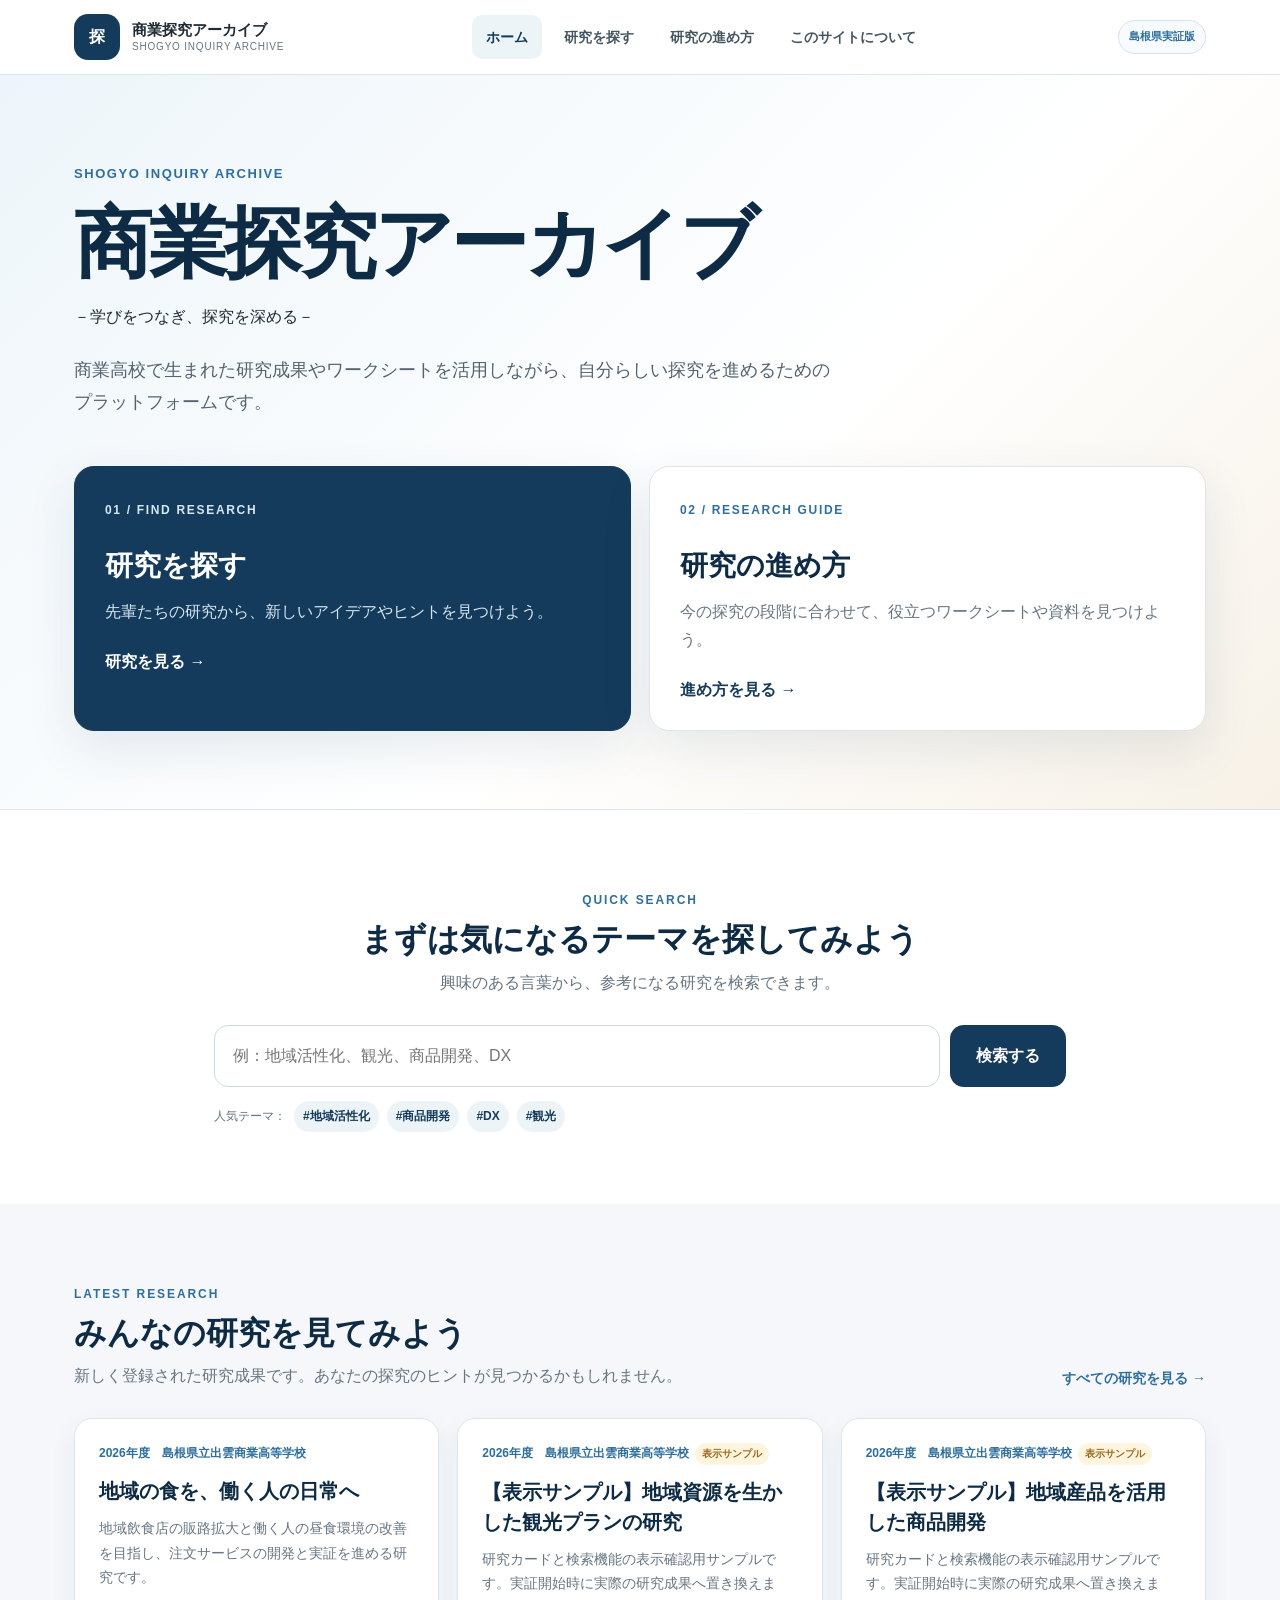
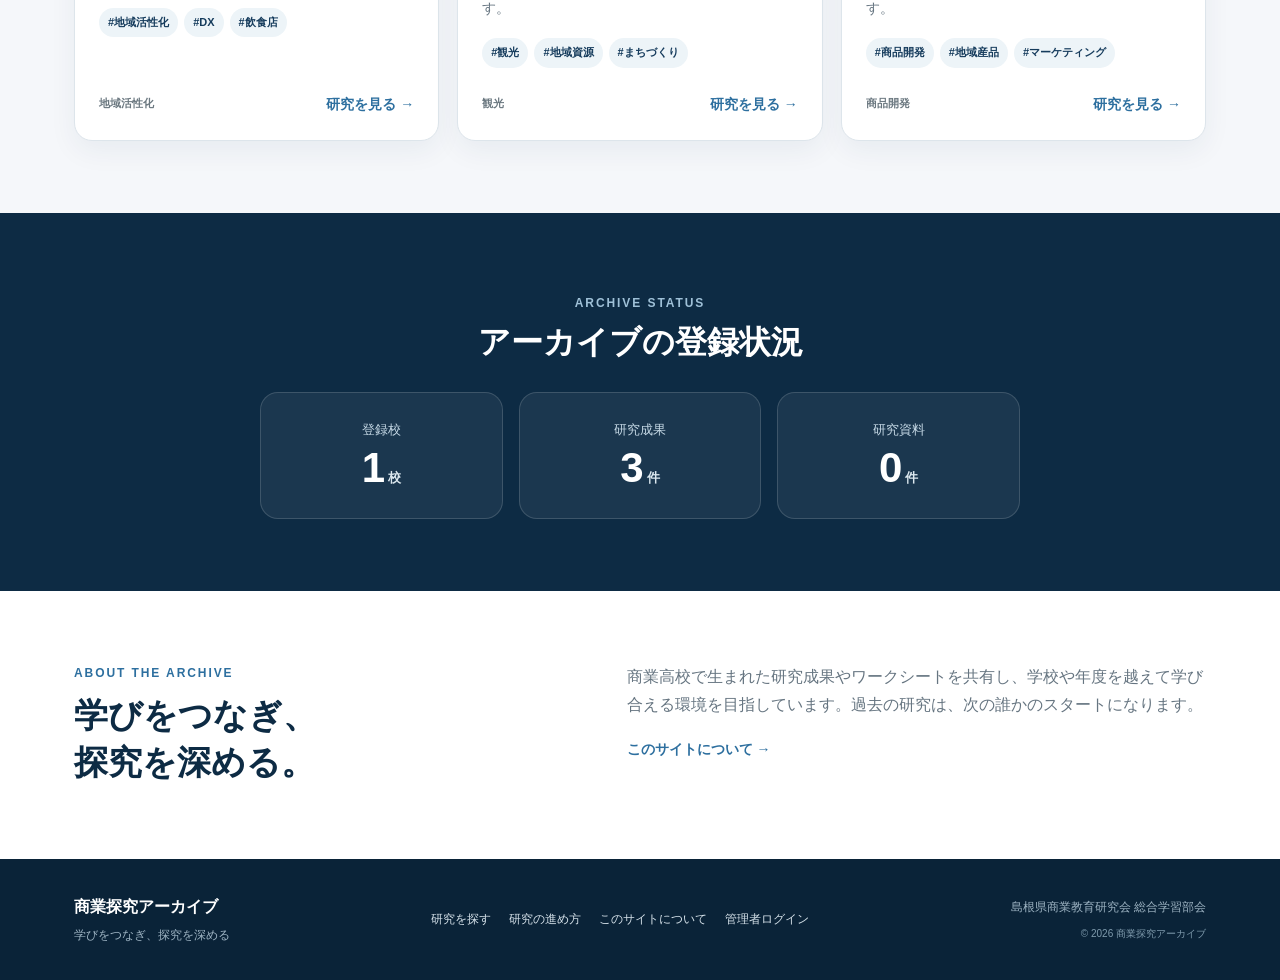
==== commit 6b7451b5: "Update index.html" ====
--- a/index.html
+++ b/index.html
@@ -4,8 +4,8 @@
   <meta charset="utf-8">
   <meta name="viewport" content="width=device-width, initial-scale=1">
   <meta name="theme-color" content="#153b5c">
-  <title>商業探究アーカイブ｜探究を、次の探究へ。</title>
-  <meta name="description" content="商業高校の探究・課題研究の成果を学校や地域を越えて共有し、次の研究につなげるプラットフォームです。">
+  <title>商業探究アーカイブ｜学びをつなぎ、探究を深める</title>
+  <meta name="description" content="商業高校で生まれた研究成果やワークシートを学校や年度を越えて共有し、一人ひとりの探究を深めるためのプラットフォームです。">
   <link rel="icon" href="assets/favicon.svg" type="image/svg+xml">
   <link rel="stylesheet" href="css/style.css">
 </head>
@@ -31,19 +31,20 @@
     <section class="hero">
       <div class="hero-inner">
         <p class="hero-eyebrow">SHOGYO INQUIRY ARCHIVE</p>
-        <h1>探究を、<span>次の探究へ。</span></h1>
-        <p class="hero-copy">商業高校で生まれた探究・課題研究の成果を、発表して終わりにしない。過去の研究から新しい問いを見つけ、学校や年度を越えて学びをつないでいくためのアーカイブです。</p>
+        <h1>商業探究アーカイブ</h1>
+        <p class="hero-subtitle">－学びをつなぎ、探究を深める－</p>
+        <p class="hero-copy">商業高校で生まれた研究成果やワークシートを活用しながら、自分らしい探究を進めるためのプラットフォームです。</p>
         <div class="hero-actions">
           <a class="action-card action-primary" href="research.html">
             <span class="action-number">01 / FIND RESEARCH</span>
             <strong>研究を探す</strong>
-            <span>県・学校・年度・分野・キーワードから、参考になる研究を探します。</span>
+            <span>先輩たちの研究から、新しいアイデアやヒントを見つけよう。</span>
             <span class="action-link">研究を見る →</span>
           </a>
           <a class="action-card" href="guide.html">
             <span class="action-number">02 / RESEARCH GUIDE</span>
             <strong>研究の進め方</strong>
-            <span>課題発見から調査・分析・発表まで、研究の流れと役立つ資料を確認します。</span>
+            <span>今の探究の段階に合わせて、役立つワークシートや資料を見つけよう。</span>
             <span class="action-link">進め方を見る →</span>
           </a>
         </div>
@@ -54,22 +55,22 @@
       <div class="section-inner narrow">
         <div class="section-heading centered">
           <p class="section-kicker">QUICK SEARCH</p>
-          <h2 id="quick-search-title">キーワードから研究を探す</h2>
-          <p>研究タイトル・概要・キーワードを横断して検索します。</p>
+          <h2 id="quick-search-title">まずは気になるテーマを探してみよう</h2>
+          <p>興味のある言葉から、参考になる研究を検索できます。</p>
         </div>
         <form class="quick-search" action="research.html" method="get">
           <label class="sr-only" for="q">研究を検索</label>
           <input id="q" name="q" type="search" placeholder="例：地域活性化、観光、商品開発、DX" autocomplete="off">
           <button type="submit">検索する</button>
         </form>
-        <div class="search-examples"><span>検索例：</span><a href="research.html?q=地域活性化">#地域活性化</a><a href="research.html?q=商品開発">#商品開発</a><a href="research.html?q=DX">#DX</a><a href="research.html?q=観光">#観光</a></div>
+        <div class="search-examples"><span>人気テーマ：</span><a href="research.html?q=地域活性化">#地域活性化</a><a href="research.html?q=商品開発">#商品開発</a><a href="research.html?q=DX">#DX</a><a href="research.html?q=観光">#観光</a></div>
       </div>
     </section>
 
     <section class="latest-section" aria-labelledby="latest-title">
       <div class="section-inner">
         <div class="section-heading row-heading">
-          <div><p class="section-kicker">LATEST RESEARCH</p><h2 id="latest-title">最近登録された研究</h2><p>新しく登録された研究成果を紹介します。</p></div>
+          <div><p class="section-kicker">LATEST RESEARCH</p><h2 id="latest-title">みんなの研究を見てみよう</h2><p>新しく登録された研究成果です。あなたの探究のヒントが見つかるかもしれません。</p></div>
           <a class="text-link" href="research.html">すべての研究を見る →</a>
         </div>
         <div id="latest-research" class="research-grid" aria-live="polite"></div>
@@ -78,7 +79,7 @@
 
     <section class="stats-section" aria-labelledby="stats-title">
       <div class="section-inner">
-        <div class="section-heading centered inverse"><p class="section-kicker">ARCHIVE STATUS</p><h2 id="stats-title">商業探究アーカイブの現在</h2><p>2026年度は島根県内で実証し、次年度の中国五県への展開を見据えています。</p></div>
+        <div class="section-heading centered inverse"><p class="section-kicker">ARCHIVE STATUS</p><h2 id="stats-title">アーカイブの登録状況</h2></div>
         <div class="stats-grid">
           <div class="stat-card"><span class="stat-label">登録校</span><strong id="school-count">0</strong><span class="stat-unit">校</span></div>
           <div class="stat-card"><span class="stat-label">研究成果</span><strong id="research-count">0</strong><span class="stat-unit">件</span></div>
@@ -89,13 +90,13 @@
 
     <section class="about-brief">
       <div class="section-inner about-grid">
-        <div><p class="section-kicker">ABOUT THE ARCHIVE</p><h2>研究を「発表して終わり」にしない。</h2></div>
-        <div><p>各校・各年度で生まれた研究成果を蓄積し、後輩や他校の生徒が新しい研究を始めるための「先行研究」として活用できる環境を目指します。研究の進め方やワークシート等も共有し、次の探究へつなげます。</p><a class="text-link" href="about.html">このサイトについて →</a></div>
+        <div><p class="section-kicker">ABOUT THE ARCHIVE</p><h2>学びをつなぎ、<br>探究を深める。</h2></div>
+        <div><p>商業高校で生まれた研究成果やワークシートを共有し、学校や年度を越えて学び合える環境を目指しています。過去の研究は、次の誰かのスタートになります。</p><a class="text-link" href="about.html">このサイトについて →</a></div>
       </div>
     </section>
   </main>
 
-  <footer class="site-footer"><div class="footer-inner"><div><strong>商業探究アーカイブ</strong><p>探究を、次の探究へ。</p></div><nav aria-label="フッターナビゲーション"><a href="research.html">研究を探す</a><a href="guide.html">研究の進め方</a><a href="about.html">このサイトについて</a><a href="admin/login.html">管理者ログイン</a></nav><div class="footer-meta"><p>島根県商業教育研究会 総合学習部会</p><small>© 2026 商業探究アーカイブ</small></div></div></footer>
+  <footer class="site-footer"><div class="footer-inner"><div><strong>商業探究アーカイブ</strong><p>学びをつなぎ、探究を深める</p></div><nav aria-label="フッターナビゲーション"><a href="research.html">研究を探す</a><a href="guide.html">研究の進め方</a><a href="about.html">このサイトについて</a><a href="admin/login.html">管理者ログイン</a></nav><div class="footer-meta"><p>島根県商業教育研究会 総合学習部会</p><small>© 2026 商業探究アーカイブ</small></div></div></footer>
   <script src="js/main.js"></script>
 </body>
 </html>
--- a/css/style.css
+++ b/css/style.css
@@ -344,3 +344,165 @@
   .pdf-reader-frame{height:72vh;min-height:520px}
   .material-item{grid-template-columns:1fr}
 }
+
+/* =========================================================
+   Version 0.8 — Mobile-first compact redesign
+   Desktop design is preserved. These rules target mobile only.
+   ========================================================= */
+@media (max-width: 768px){
+  :root{
+    --mobile-bg:#eef3f7;
+    --mobile-line:#cbd7e0;
+    --mobile-shadow:0 6px 18px rgba(13,43,68,.08);
+  }
+
+  body{background:#fff;line-height:1.65}
+
+  /* Header: compact, secondary to content */
+  .site-header{border-bottom-color:#dbe4ea}
+  .header-inner{padding:8px 12px;gap:10px;min-height:58px}
+  .brand{gap:9px}
+  .brand-mark{width:34px;height:34px;border-radius:10px;font-size:13px}
+  .brand-text strong{font-size:12px;white-space:nowrap}
+  .brand-text small{display:none}
+  .menu-button{padding:7px 10px;border-radius:9px;font-size:12px;min-height:34px}
+  .global-nav{top:62px;left:10px;right:10px;padding:8px;border-radius:12px}
+  .global-nav a{padding:9px 10px;font-size:12px}
+
+  /* Hero: brand message first, but not oversized */
+  .hero-inner{padding:30px 14px 26px}
+  .hero-eyebrow{margin-bottom:7px;font-size:9px;letter-spacing:.12em}
+  .hero h1{font-size:clamp(31px,9.5vw,40px);line-height:1.16;letter-spacing:-.035em}
+  .hero h1 span{display:block;white-space:nowrap}
+  .hero-copy{margin-top:14px;max-width:none;font-size:13px;line-height:1.75}
+  .hero-actions{grid-template-columns:1fr;gap:9px;margin-top:20px}
+  .action-card{padding:16px 16px 15px;border-radius:14px;box-shadow:var(--mobile-shadow)}
+  .action-card strong{margin-top:9px;font-size:18px;line-height:1.35}
+  .action-card>span:nth-of-type(2){margin-top:5px;font-size:12px;line-height:1.65}
+  .action-number{font-size:9px;letter-spacing:.12em}
+  .action-link{margin-top:12px;font-size:11px}
+
+  /* General section density */
+  .section-inner{padding:34px 14px}
+  .section-heading{margin-bottom:16px}
+  .section-kicker{margin-bottom:4px!important;font-size:8px!important;letter-spacing:.15em}
+  .section-heading h2{font-size:20px;line-height:1.35}
+  .section-heading p{margin-top:5px;font-size:11px;line-height:1.65}
+  .row-heading{gap:8px}
+  .text-link{font-size:10px}
+
+  /* Quick search: compact and task focused */
+  .quick-search{gap:7px;margin-top:16px}
+  .quick-search input{height:52px;min-height:52px;padding:0 14px;border-radius:11px;font-size:13px}
+  .quick-search button{height:52px;min-height:52px;padding:0 16px;border-radius:11px;font-size:13px}
+  .search-examples{gap:5px;margin-top:9px;font-size:9px}
+  .search-examples a{padding:4px 7px;font-size:9px}
+
+  /* Research cards: clear boundaries, higher information density */
+  .latest-section,.research-search-section,.guide-section,.content-section{background:var(--mobile-bg)}
+  .research-grid{grid-template-columns:1fr;gap:10px}
+  .research-card{min-height:0;padding:15px 14px;border-color:var(--mobile-line);border-radius:13px;box-shadow:var(--mobile-shadow)}
+  .research-meta{font-size:9px;line-height:1.45}
+  .research-card h3{margin:8px 0 6px;font-size:15px;line-height:1.45}
+  .research-card p{font-size:11px;line-height:1.65}
+  .research-summary{-webkit-line-clamp:3}
+  .tag-list{gap:4px;margin:10px 0 12px}
+  .tag{padding:3px 6px;font-size:8px}
+  .research-card-footer{padding-top:8px;border-top:1px solid #e7edf1}
+  .category-label{font-size:8px}
+  .card-link{font-size:10px}
+  .sample-label{font-size:8px;padding:2px 5px}
+
+  /* Archive status: one compact row instead of 3 tall cards */
+  .stats-section .section-inner{padding-top:32px;padding-bottom:32px}
+  .stats-section .section-heading.inverse p:not(.section-kicker){display:none}
+  .stats-section .section-heading{margin-bottom:14px}
+  .stats-grid{grid-template-columns:repeat(3,minmax(0,1fr));gap:7px;max-width:none}
+  .stat-card{padding:12px 6px;border-radius:11px}
+  .stat-label{font-size:9px;margin-bottom:2px}
+  .stat-card strong{font-size:24px}
+  .stat-unit{font-size:9px}
+
+  /* About: concise */
+  .about-grid{grid-template-columns:1fr;gap:10px}
+  .about-grid h2{font-size:22px;line-height:1.4}
+  .about-grid p{font-size:11px;line-height:1.75}
+
+  /* Sub page hero */
+  .page-hero .section-inner{padding-top:26px;padding-bottom:24px}
+  .page-hero h1{margin:2px 0 7px;font-size:27px;line-height:1.3}
+  .page-hero p{font-size:12px;line-height:1.7}
+
+  /* Search UI: smaller controls and less vertical waste */
+  .filter-panel{padding:15px 12px;border-color:var(--mobile-line);border-radius:13px;box-shadow:var(--mobile-shadow)}
+  .filter-panel-header{margin-bottom:12px;gap:6px}
+  .filter-panel-header h2{font-size:16px}
+  .filter-panel-header p{font-size:10px}
+  .filter-grid{gap:10px}
+  .field label{margin-bottom:4px;font-size:9px}
+  .field input,.field select{height:40px;padding:0 10px;border-radius:9px;font-size:11px}
+  .filter-actions{gap:7px;margin-top:13px;padding-top:12px}
+  .small-button{min-width:0;padding:9px 12px;border-radius:9px;font-size:11px}
+  .results-header{gap:8px;margin:23px 0 11px}
+  .results-title-wrap h2{font-size:19px}
+  .results-count{margin-top:3px;font-size:10px}
+  .results-count strong{font-size:14px}
+  .sort-wrap{font-size:9px}
+  .sort-wrap select{height:34px;font-size:10px}
+  .active-filters{gap:4px;margin:0 0 12px}
+  .filter-chip{padding:3px 6px;font-size:8px}
+
+  /* Detail / article */
+  .detail-card,.prose-card{padding:16px 14px;border-radius:13px}
+  .detail-card h1{font-size:22px}
+  .detail-meta{gap:5px;margin-bottom:10px}
+  .detail-meta span{padding:3px 6px;font-size:8px}
+  .detail-subtitle{font-size:11px}
+  .detail-summary{margin-top:16px;padding-top:14px}
+  .detail-summary h2{font-size:16px}
+  .detail-summary p{font-size:11px}
+  .pdf-button,.back-link{min-height:40px;font-size:11px}
+
+  /* Footer: compact utility footer */
+  .footer-inner{padding:22px 14px;gap:12px}
+  .footer-inner strong{font-size:11px}
+  .footer-inner p{font-size:9px}
+  .footer-inner nav{gap:10px;font-size:9px}
+  .footer-meta small{font-size:8px}
+
+  /* V0.4 detail components */
+  .detail-page-hero .section-inner{padding-top:20px;padding-bottom:16px}
+  .detail-breadcrumb{margin-bottom:10px;font-size:10px}
+  .research-detail-shell{gap:14px}
+  .research-detail-main{gap:12px}
+  .research-detail-primary,.research-detail-side{gap:12px}
+  .research-detail-hero-card{padding:18px 15px;border-radius:14px}
+  .research-detail-meta{gap:4px;margin-bottom:10px}
+  .research-detail-meta span{padding:3px 6px;font-size:8px}
+  .research-detail-hero-card h1{font-size:23px;line-height:1.4}
+  .research-detail-subtitle{margin-top:6px;font-size:11px}
+  .detail-section-card{padding:16px 14px;border-radius:13px}
+  .detail-section-head{margin-bottom:9px}
+  .detail-section-head h2{font-size:16px}
+  .detail-section-card>p{font-size:11px}
+  .detail-fact{padding:10px 11px}
+  .detail-fact dt{font-size:8px}
+  .detail-fact dd{font-size:11px}
+  .point-list{gap:6px}
+  .point-list li{padding:9px 10px 9px 34px;font-size:10px}
+  .point-list li::before{left:10px;top:8px;width:17px;height:17px;font-size:9px}
+  .report-card{padding:16px 14px;border-radius:13px}
+  .report-card-inner{grid-template-columns:44px 1fr;gap:11px}
+  .report-icon{width:44px;height:52px}
+  .report-card h2{font-size:16px}
+  .report-card p{font-size:10px}
+  .report-actions{gap:7px;margin-top:14px}
+  .report-primary-button,.report-secondary-button,.report-unavailable{min-height:40px;font-size:10px}
+  .related-grid{gap:9px}
+  .related-card{min-height:0;padding:13px;border-radius:12px}
+  .related-card h3{font-size:14px}
+  .related-card p{font-size:10px}
+
+  /* prevent oversized mobile typography from legacy rules */
+  h1,h2,h3{overflow-wrap:break-word}
+}
